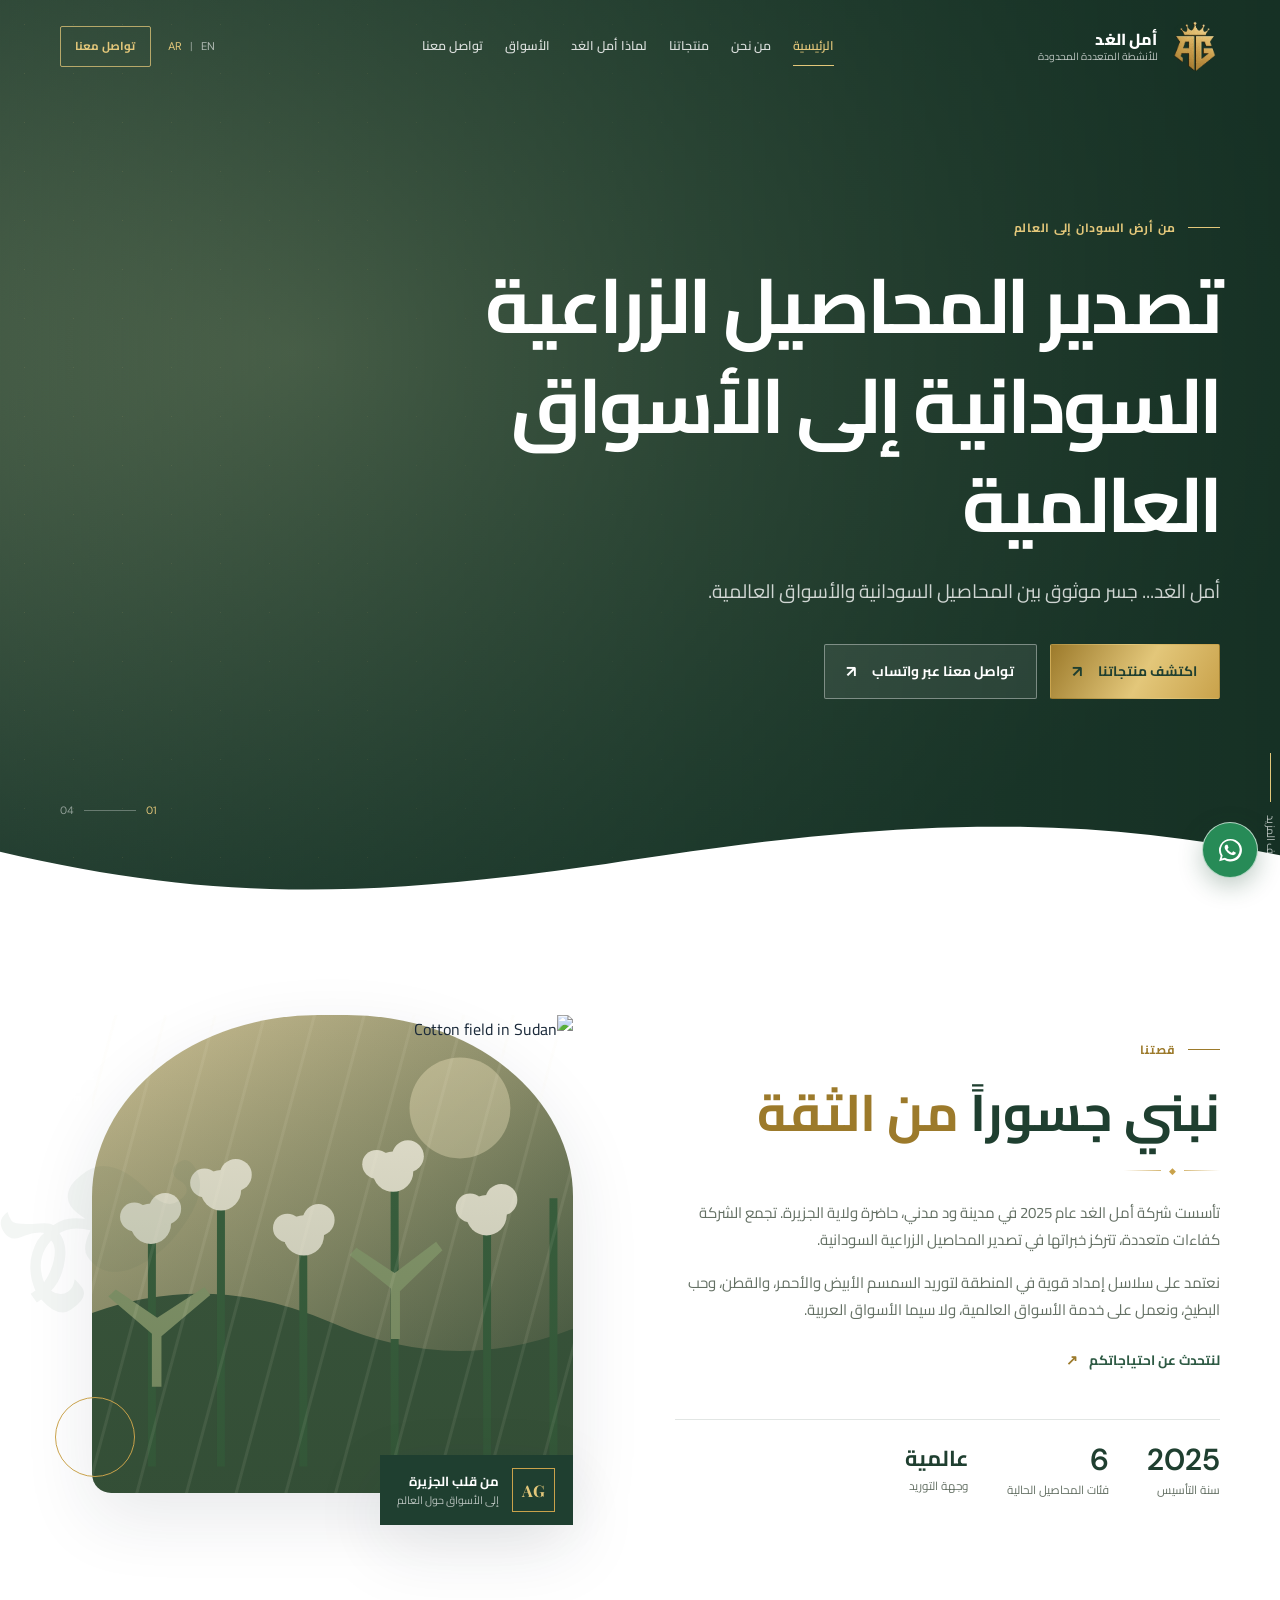
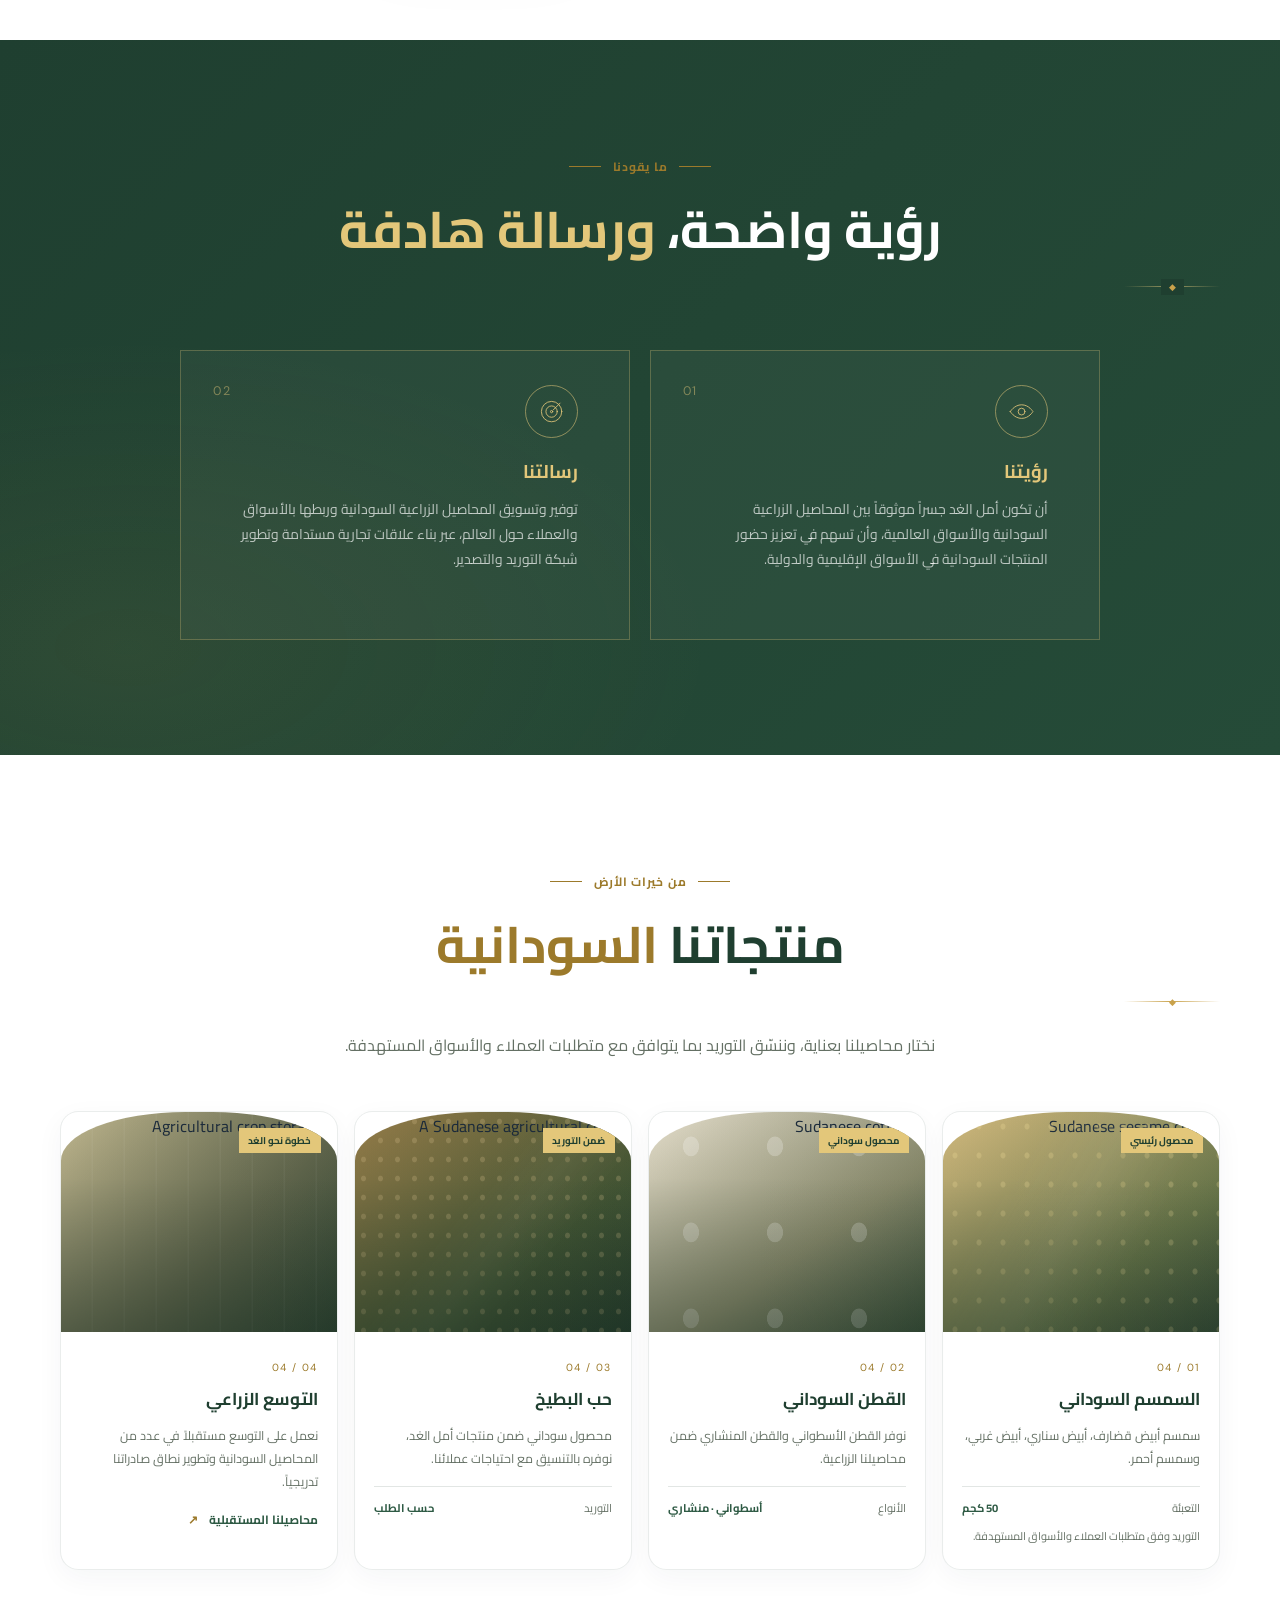
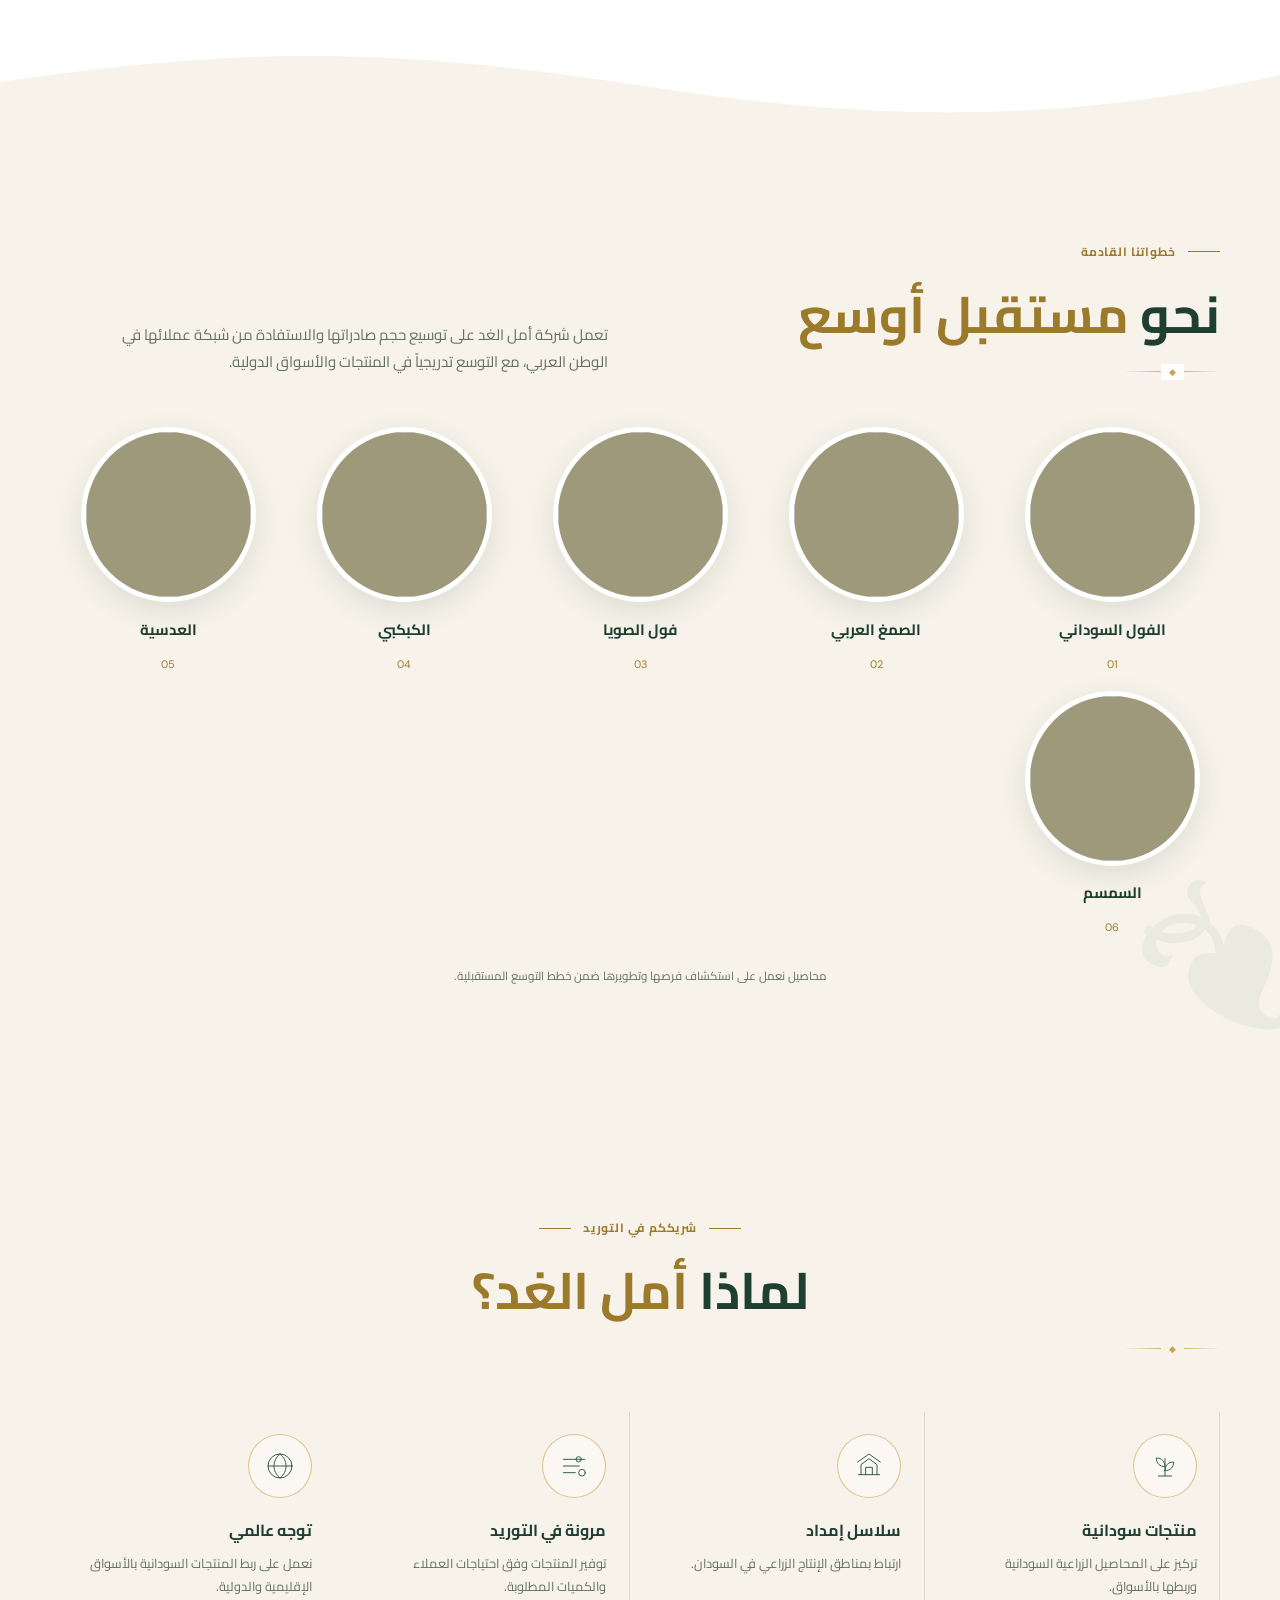
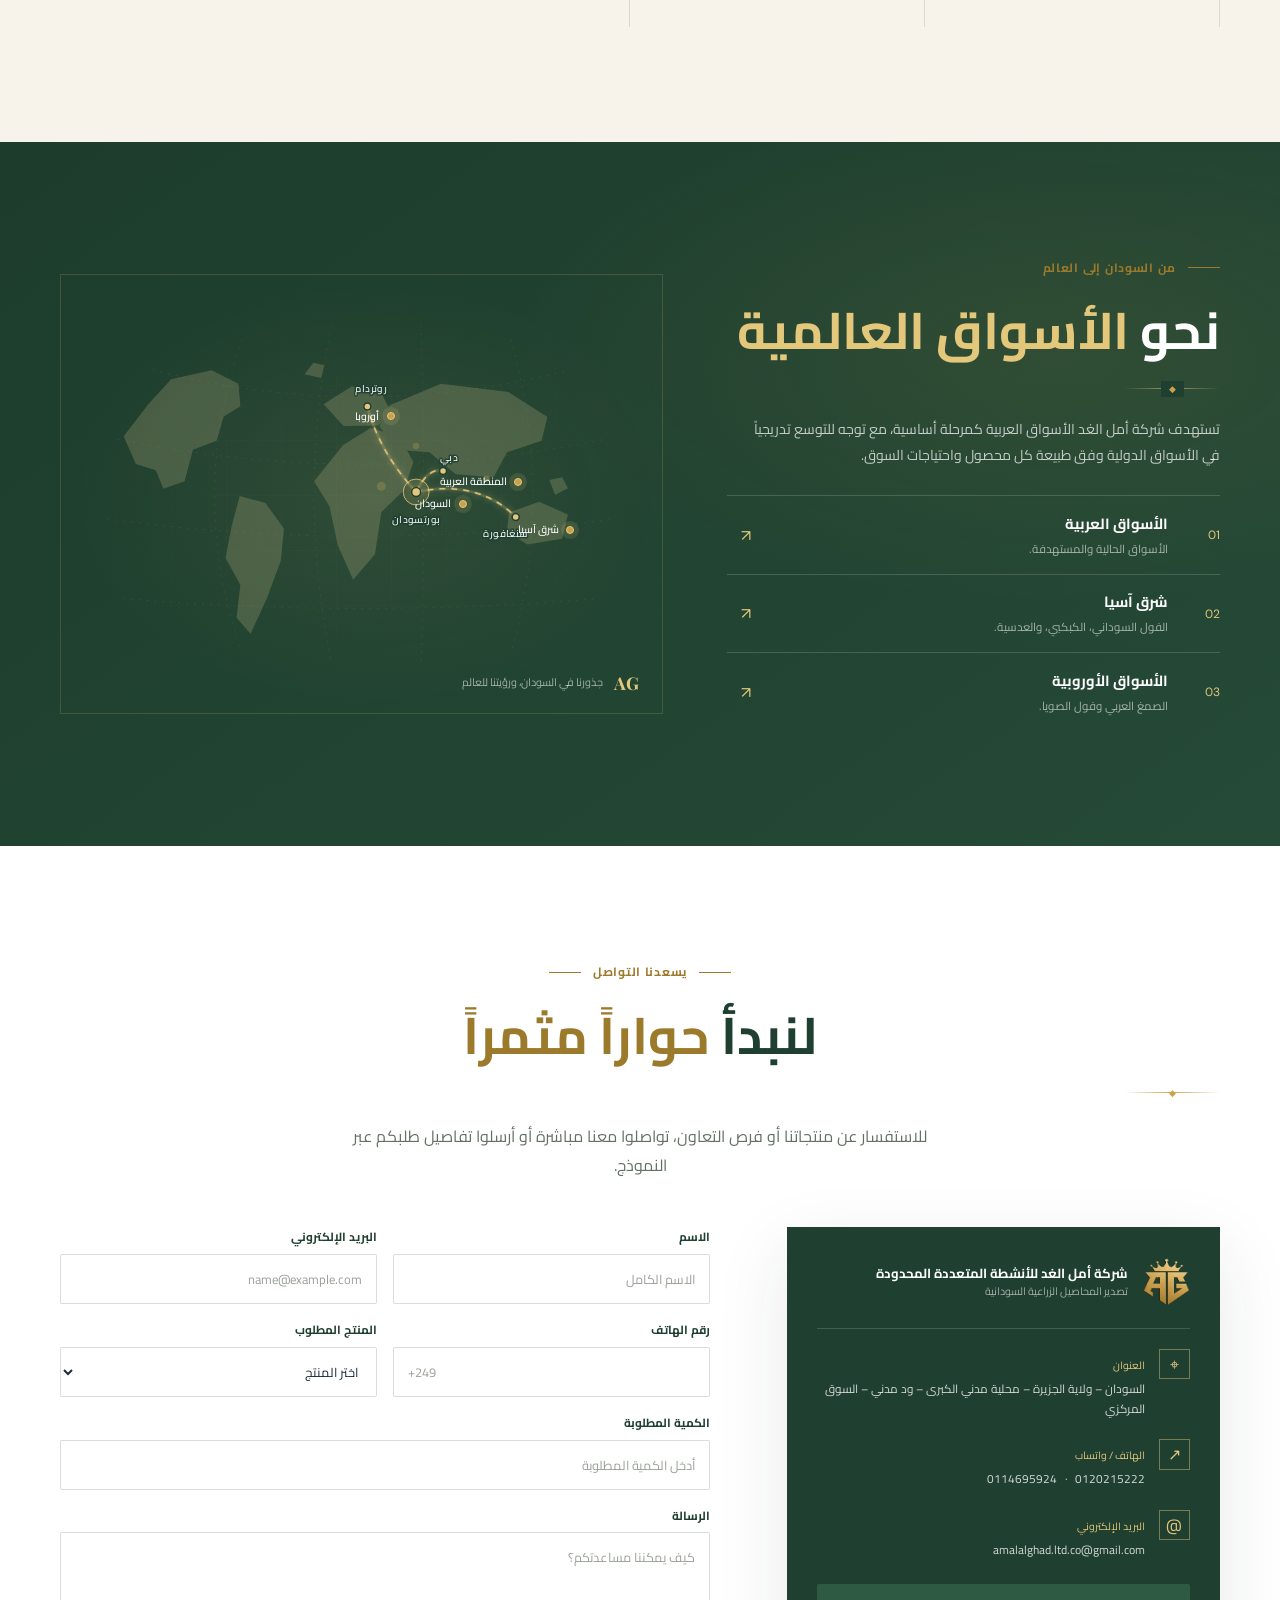
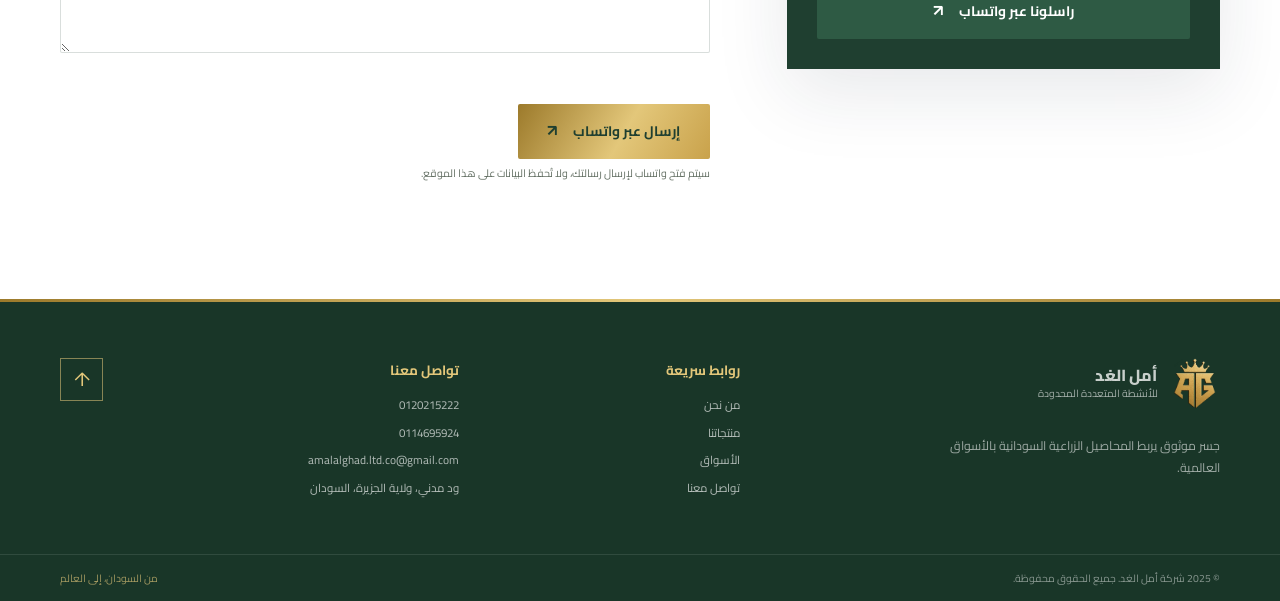
==== cop/index.html @ 40611176 "first commit" ====
<!doctype html>
<html lang="ar" dir="rtl">
<head>
  <meta charset="utf-8">
  <meta name="viewport" content="width=device-width, initial-scale=1">
  <meta name="theme-color" content="#1f3f30">
  <title>أمل الغد | تصدير المحاصيل الزراعية السودانية</title>
  <meta name="description" content="شركة أمل الغد للأنشطة المتعددة المحدودة — جسر موثوق بين المحاصيل الزراعية السودانية والأسواق العالمية.">
  <meta property="og:type" content="website">
  <meta property="og:title" content="أمل الغد | تصدير المحاصيل الزراعية السودانية">
  <meta property="og:description" content="نربط المحاصيل السودانية بالأسواق العالمية من خلال علاقات تجارية مستدامة وشبكة توريد موثوقة.">
  <meta property="og:image" content="assets/logo.png">
  <link rel="preconnect" href="https://fonts.googleapis.com">
  <link rel="preconnect" href="https://fonts.gstatic.com" crossorigin>
  <link href="https://fonts.googleapis.com/css2?family=Cairo:wght@400;500;600;700;800&family=DM+Sans:wght@400;500;600;700&family=Playfair+Display:wght@500;600;700&display=swap" rel="stylesheet">
  <link rel="stylesheet" href="css/style.css">
  <script src="js/main.js" defer></script>
</head>
<body>
  <div class="scroll-progress" aria-hidden="true"></div>
  <div class="preloader" aria-label="Loading">
    <img src="assets/logo.png" alt="" width="90" height="90">
    <span class="preloader-line"></span>
  </div>

  <header class="site-header" id="top">
    <div class="header-inner container">
      <a class="brand" href="#home" aria-label="Amal Alghad home">
        <img src="assets/logo.png" alt="Amal Alghad logo" width="54" height="54">
        <span class="brand-copy">
          <strong data-i18n="brand">أمل الغد</strong>
          <small data-i18n="brandSub">للأنشطة المتعددة المحدودة</small>
        </span>
      </a>
      <button class="menu-toggle" type="button" aria-label="Open navigation menu" aria-expanded="false" aria-controls="primary-nav">
        <span></span><span></span><span></span>
      </button>
      <nav class="primary-nav" id="primary-nav" aria-label="Main navigation">
        <a href="#home" data-i18n="navHome">الرئيسية</a>
        <a href="#about" data-i18n="navAbout">من نحن</a>
        <a href="#products" data-i18n="navProducts">منتجاتنا</a>
        <a href="#why-us" data-i18n="navWhy">لماذا أمل الغد</a>
        <a href="#markets" data-i18n="navMarkets">الأسواق</a>
        <a href="#contact" data-i18n="navContact">تواصل معنا</a>
      </nav>
      <div class="header-actions">
        <div class="language-switch" role="group" aria-label="Language">
          <button type="button" data-lang="ar" aria-pressed="true">AR</button>
          <span aria-hidden="true">|</span>
          <button type="button" data-lang="en" aria-pressed="false">EN</button>
        </div>
        <a class="button button-small button-outline header-cta" href="#contact" data-i18n="contactUs">تواصل معنا</a>
      </div>
    </div>
  </header>

  <main>
    <section class="hero" id="home" aria-labelledby="hero-title">
      <div class="hero-backdrop" aria-hidden="true"></div>
      <div class="hero-grain" aria-hidden="true"></div>
      <div class="hero-content container">
        <p class="eyebrow hero-eyebrow"><span class="eyebrow-line"></span><span data-i18n="heroEyebrow">من أرض السودان إلى العالم</span></p>
        <h1 id="hero-title" data-i18n="heroTitle">تصدير المحاصيل الزراعية السودانية إلى الأسواق العالمية</h1>
        <p class="hero-lead" data-i18n="heroLead">أمل الغد... جسر موثوق بين المحاصيل السودانية والأسواق العالمية.</p>
        <div class="hero-buttons">
          <a class="button button-gold" href="#products"><span data-i18n="discoverProducts">اكتشف منتجاتنا</span><span class="button-arrow" aria-hidden="true">↗</span></a>
          <a class="button button-glass" href="https://wa.me/249120215222" target="_blank" rel="noopener noreferrer"><span data-i18n="whatsappUs">تواصل معنا عبر واتساب</span><span class="button-arrow" aria-hidden="true">↗</span></a>
        </div>
      </div>
      <a class="scroll-cue" href="#about" aria-label="Scroll to learn more"><span data-i18n="scroll">اكتشف المزيد</span><i></i></a>
      <div class="hero-index" aria-hidden="true"><span>01</span><i></i><span>04</span></div>
      <svg class="section-wave hero-wave" viewBox="0 0 1440 100" preserveAspectRatio="none" aria-hidden="true"><path d="M0,44 C240,100 410,100 720,52 C1030,4 1220,4 1440,48 L1440,100 L0,100 Z"></path></svg>
    </section>

    <section class="section about-section" id="about">
      <div class="container about-grid">
        <div class="about-copy reveal">
          <p class="eyebrow"><span class="eyebrow-line"></span><span data-i18n="aboutEyebrow">قصتنا</span></p>
          <h2 class="section-title" data-i18n="aboutTitle">نبني جسوراً <em>من الثقة</em></h2>
          <div class="title-divider"><span>◆</span></div>
          <p data-i18n="aboutText">تأسست شركة أمل الغد عام 2025 في مدينة ود مدني، حاضرة ولاية الجزيرة. تجمع الشركة كفاءات متعددة، تتركز خبراتها في تصدير المحاصيل الزراعية السودانية.</p>
          <p data-i18n="aboutText2">نعتمد على سلاسل إمداد قوية في المنطقة لتوريد السمسم الأبيض والأحمر، والقطن، وحب البطيخ، ونعمل على خدمة الأسواق العالمية، ولا سيما الأسواق العربية.</p>
          <a class="text-link" href="#contact"><span data-i18n="learnMore">لنتحدث عن احتياجاتكم</span><span aria-hidden="true">↗</span></a>
          <div class="stats-row" aria-label="Company facts">
            <div class="stat"><strong><span class="counter" data-count="2025">0</span></strong><span data-i18n="statFounded">سنة التأسيس</span></div>
            <div class="stat"><strong><span class="counter" data-count="6">0</span></strong><span data-i18n="statCrops">فئات المحاصيل الحالية</span></div>
            <div class="stat"><strong class="stat-word" data-i18n="statMarketsValue">عالمية</strong><span data-i18n="statMarkets">وجهة التوريد</span></div>
          </div>
        </div>
        <div class="about-visual reveal reveal-delay">
          <div class="about-image image-fallback image-cotton" role="img" aria-label="Cotton field in Sudan"><img class="visual-img" src="https://hipswan.co.uk/cdn/shop/articles/largest-Cotton-Producing-state-in-India_df8d97ce-0201-4a2b-abcf-bc3dc4149a08_1200x.jpg?v=1740143369" alt="Cotton field in Sudan" loading="lazy" width="1000" height="900"></div>
          <div class="visual-caption">
            <span class="caption-mark">AG</span>
            <span><strong data-i18n="visualCaptionTitle">من قلب الجزيرة</strong><small data-i18n="visualCaption">إلى الأسواق حول العالم</small></span>
          </div>
          <span class="visual-stamp" aria-hidden="true">SUDAN<br>AGRICULTURE</span>
          <span class="visual-ring" aria-hidden="true"></span>
        </div>
      </div>
      <div class="decor-leaf decor-leaf-one" aria-hidden="true">❧</div>
    </section>

    <section class="vision-section section section-dark">
      <div class="container">
        <div class="section-heading centered reveal">
          <p class="eyebrow"><span class="eyebrow-line"></span><span data-i18n="visionEyebrow">ما يقودنا</span><span class="eyebrow-line"></span></p>
          <h2 class="section-title light-title" data-i18n="visionTitle">رؤية واضحة، <em>ورسالة هادفة</em></h2>
          <div class="title-divider"><span>◆</span></div>
        </div>
        <div class="vision-grid">
          <article class="vision-card reveal">
            <div class="card-icon" aria-hidden="true"><svg viewBox="0 0 48 48"><path d="M4 24s7-12 20-12 20 12 20 12-7 12-20 12S4 24 4 24Z"/><circle cx="24" cy="24" r="6"/></svg></div>
            <span class="card-number">01</span>
            <h3 data-i18n="visionCardTitle">رؤيتنا</h3>
            <p data-i18n="visionText">أن تكون أمل الغد جسراً موثوقاً بين المحاصيل الزراعية السودانية والأسواق العالمية، وأن تسهم في تعزيز حضور المنتجات السودانية في الأسواق الإقليمية والدولية.</p>
          </article>
          <article class="vision-card reveal reveal-delay">
            <div class="card-icon" aria-hidden="true"><svg viewBox="0 0 48 48"><circle cx="24" cy="24" r="18"/><circle cx="24" cy="24" r="10"/><circle cx="24" cy="24" r="2"/><path d="m27 21 12-12"/></svg></div>
            <span class="card-number">02</span>
            <h3 data-i18n="missionCardTitle">رسالتنا</h3>
            <p data-i18n="missionText">توفير وتسويق المحاصيل الزراعية السودانية وربطها بالأسواق والعملاء حول العالم، عبر بناء علاقات تجارية مستدامة وتطوير شبكة التوريد والتصدير.</p>
          </article>
        </div>
      </div>
    </section>

    <section class="section products-section" id="products">
      <div class="container">
        <div class="section-heading centered reveal">
          <p class="eyebrow"><span class="eyebrow-line"></span><span data-i18n="productsEyebrow">من خيرات الأرض</span><span class="eyebrow-line"></span></p>
          <h2 class="section-title" data-i18n="productsTitle">منتجاتنا <em>السودانية</em></h2>
          <div class="title-divider"><span>◆</span></div>
          <p class="section-intro" data-i18n="productsIntro">نختار محاصيلنا بعناية، وننسّق التوريد بما يتوافق مع متطلبات العملاء والأسواق المستهدفة.</p>
        </div>
        <div class="product-grid">
          <article class="product-card reveal">
            <div class="product-image image-fallback image-sesame"><img class="product-photo" src="https://sanufoods.com/_astro/sesame@550w.f409580d.avif" alt="Sudanese sesame crop" loading="lazy" width="900" height="640"><span class="product-tag" data-i18n="productTagOne">محصول رئيسي</span></div>
            <div class="product-body"><span class="product-kicker">01 / 04</span><h3 data-i18n="sesameTitle">السمسم السوداني</h3>
              <p data-i18n="sesameDesc">سمسم أبيض قضارف، أبيض سناري، أبيض غربي، وسمسم أحمر.</p>
              <div class="product-detail"><span data-i18n="packing">التعبئة</span><strong data-i18n="packingValue">50 كجم</strong></div>
              <p class="product-note" data-i18n="sesameNote">التوريد وفق متطلبات العملاء والأسواق المستهدفة.</p>
            </div>
          </article>
          <article class="product-card reveal reveal-delay">
            <div class="product-image image-fallback image-cotton-detail"><img class="product-photo" src="https://hipswan.co.uk/cdn/shop/articles/largest-Cotton-Producing-state-in-India_df8d97ce-0201-4a2b-abcf-bc3dc4149a08_1200x.jpg?v=1740143369" alt="Sudanese cotton" loading="lazy" width="900" height="640"><span class="product-tag" data-i18n="productTagTwo">محصول سوداني</span></div>
            <div class="product-body"><span class="product-kicker">02 / 04</span><h3 data-i18n="cottonTitle">القطن السوداني</h3>
              <p data-i18n="cottonDesc">نوفر القطن الأسطواني والقطن المنشاري ضمن محاصيلنا الزراعية.</p>
              <div class="product-detail"><span data-i18n="varieties">الأنواع</span><strong data-i18n="cottonTypes">أسطواني · منشاري</strong></div>
            </div>
          </article>
          <article class="product-card reveal">
            <div class="product-image image-fallback image-watermelon"><img class="product-photo" src="	https://ohnuts.com/cdn/shop/files/1746650725583_1_ye9f3z.jpg?v=1746650729&width=600" alt="A Sudanese agricultural crop" loading="lazy" width="900" height="640"><span class="product-tag" data-i18n="productTagThree">ضمن التوريد</span></div>
            <div class="product-body"><span class="product-kicker">03 / 04</span><h3 data-i18n="watermelonTitle">حب البطيخ</h3>
              <p data-i18n="watermelonDesc">محصول سوداني ضمن منتجات أمل الغد، نوفره بالتنسيق مع احتياجات عملائنا.</p>
              <div class="product-detail"><span data-i18n="supply">التوريد</span><strong data-i18n="supplyValue">حسب الطلب</strong></div>
            </div>
          </article>
          <article class="product-card product-card-expansion reveal reveal-delay">
            <div class="product-image image-fallback image-warehouse"><img class="product-photo" src="https://gate.ahram.org.eg/Media/News/2024/12/7/19_2024-638691334343489024-348.jpg" alt="Agricultural crop storage" loading="lazy" width="900" height="640"><span class="product-tag" data-i18n="productTagFour">خطوة نحو الغد</span></div>
            <div class="product-body"><span class="product-kicker">04 / 04</span><h3 data-i18n="expansionTitle">التوسع الزراعي</h3>
              <p data-i18n="expansionDesc">نعمل على التوسع مستقبلاً في عدد من المحاصيل السودانية وتطوير نطاق صادراتنا تدريجياً.</p>
              <a class="text-link" href="#future"><span data-i18n="futureProducts">محاصيلنا المستقبلية</span><span aria-hidden="true">↗</span></a>
            </div>
          </article>
        </div>
      </div>
      <svg class="section-wave products-wave" viewBox="0 0 1440 100" preserveAspectRatio="none" aria-hidden="true"><path d="M0,50 C270,10 440,10 720,54 C1000,98 1200,95 1440,42 L1440,100 L0,100 Z"></path></svg>
    </section>

    <section class="future-section section" id="future">
      <div class="container">
        <div class="future-heading reveal">
          <div><p class="eyebrow"><span class="eyebrow-line"></span><span data-i18n="futureEyebrow">خطواتنا القادمة</span></p>
            <h2 class="section-title" data-i18n="futureTitle">نحو <em>مستقبل أوسع</em></h2><div class="title-divider"><span>◆</span></div>
          </div>
          <p class="future-intro" data-i18n="futureIntro">تعمل شركة أمل الغد على توسيع حجم صادراتها والاستفادة من شبكة عملائها في الوطن العربي، مع التوسع تدريجياً في المنتجات والأسواق الدولية.</p>
        </div>
        <div class="future-list">
          <article class="future-item reveal"><div class="future-thumb image-fallback image-peanut"><img class="crop-photo" src="https://news.radioalgerie.dz/sites/default/data/2022-09/2021_5_15_0_17_52_308.jpg" alt="" loading="lazy" width="500" height="500"></div><h3 data-i18n="peanut">الفول السوداني</h3><span>01</span></article>
          <article class="future-item reveal reveal-delay"><div class="future-thumb image-fallback image-gum"><img class="crop-photo" src="https://encrypted-tbn0.gstatic.com/images?q=tbn:ANd9GcRJDrM_j7-rKRZ3nSdXJlFCN3FskVBnxQBYu7ORLeUaAu7e7n2_DJP8-5v2&s=10" alt="" loading="lazy" width="500" height="500"></div><h3 data-i18n="gum">الصمغ العربي</h3><span>02</span></article>
          <article class="future-item reveal"><div class="future-thumb image-fallback image-soy"><img class="crop-photo" src="https://encrypted-tbn0.gstatic.com/images?q=tbn:ANd9GcRM96NBA6WZwmCQOHguXGuhBk2WRXBOaYbUoXdF7be7ZA&s=10" alt="" loading="lazy" width="500" height="500"></div><h3 data-i18n="soy">فول الصويا</h3><span>03</span></article>
          <article class="future-item reveal reveal-delay"><div class="future-thumb image-fallback image-kabkabi"><img class="crop-photo" src="https://encrypted-tbn0.gstatic.com/images?q=tbn:ANd9GcQXjNGCit_hL4KdnuCkcWjpjdCbxdWObRIRr3F1qgoNQM1vl9aHtUPodCWw&s=10" alt="" loading="lazy" width="500" height="500"></div><h3 data-i18n="kabkabi">الكبكبي</h3><span>04</span></article>
          <article class="future-item reveal"><div class="future-thumb image-fallback image-lentils"><img class="crop-photo" src="https://encrypted-tbn0.gstatic.com/images?q=tbn:ANd9GcTsADxEZK4GOeLmbt-hAJRcrdraOU7zJpf34On6BbTAHIbdEGTBSIi-gRw&s=10" alt="" loading="lazy" width="500" height="500"></div><h3 data-i18n="lentils">العدسية</h3><span>05</span></article>
          <article class="future-item reveal"><div class="future-thumb image-fallback image-lentils"><img class="crop-photo" src="https://sanufoods.com/_astro/sesame@550w.f409580d.avif" alt="" loading="lazy" width="500" height="500"></div><h3 data-i18n="sesameTitle">السمسم</h3><span>06</span></article>
        </div>
        <p class="future-footnote" data-i18n="futureFootnote">محاصيل نعمل على استكشاف فرصها وتطويرها ضمن خطط التوسع المستقبلية.</p>
      </div>
      <div class="decor-leaf decor-leaf-two" aria-hidden="true">❧</div>
    </section>

    <section class="why-section section section-cream" id="why-us">
      <div class="container">
        <div class="section-heading centered reveal">
          <p class="eyebrow"><span class="eyebrow-line"></span><span data-i18n="whyEyebrow">شريككم في التوريد</span><span class="eyebrow-line"></span></p>
          <h2 class="section-title" data-i18n="whyTitle">لماذا <em>أمل الغد؟</em></h2><div class="title-divider"><span>◆</span></div>
        </div>
        <div class="features-grid">
          <article class="feature reveal"><div class="feature-icon"><svg viewBox="0 0 48 48"><path d="M24 39V13M24 25c-8 0-13-5-13-13 8 0 13 5 13 13Zm0 6c0-8 5-13 13-13 0 8-5 13-13 13Z"/><path d="M14 39h20"/></svg></div><h3 data-i18n="featureOneTitle">منتجات سودانية</h3><p data-i18n="featureOneText">تركيز على المحاصيل الزراعية السودانية وربطها بالأسواق.</p></article>
          <article class="feature reveal reveal-delay"><div class="feature-icon"><svg viewBox="0 0 48 48"><path d="M8 37h32M12 37V22l12-9 12 9v15M19 37V26h10v11"/><path d="m7 18 17-12 17 12"/></svg></div><h3 data-i18n="featureTwoTitle">سلاسل إمداد</h3><p data-i18n="featureTwoText">ارتباط بمناطق الإنتاج الزراعي في السودان.</p></article>
          <article class="feature reveal"><div class="feature-icon"><svg viewBox="0 0 48 48"><path d="M8 14h32M8 24h24M8 34h18"/><circle cx="36" cy="34" r="5"/><circle cx="31" cy="14" r="4"/></svg></div><h3 data-i18n="featureThreeTitle">مرونة في التوريد</h3><p data-i18n="featureThreeText">توفير المنتجات وفق احتياجات العملاء والكميات المطلوبة.</p></article>
          <article class="feature reveal reveal-delay"><div class="feature-icon"><svg viewBox="0 0 48 48"><circle cx="24" cy="24" r="18"/><path d="M6 24h36M24 6c6 5 9 11 9 18s-3 13-9 18c-6-5-9-11-9-18s3-13 9-18Z"/></svg></div><h3 data-i18n="featureFourTitle">توجه عالمي</h3><p data-i18n="featureFourText">نعمل على ربط المنتجات السودانية بالأسواق الإقليمية والدولية.</p></article>
        </div>
      </div>
    </section>

    <section class="markets-section section section-dark" id="markets">
      <div class="container markets-layout">
        <div class="markets-copy reveal">
          <p class="eyebrow"><span class="eyebrow-line"></span><span data-i18n="marketsEyebrow">من السودان إلى العالم</span></p>
          <h2 class="section-title light-title" data-i18n="marketsTitle">نحو <em>الأسواق العالمية</em></h2><div class="title-divider"><span>◆</span></div>
          <p class="markets-intro" data-i18n="marketsIntro">تستهدف شركة أمل الغد الأسواق العربية كمرحلة أساسية، مع توجه للتوسع تدريجياً في الأسواق الدولية وفق طبيعة كل محصول واحتياجات السوق.</p>
          <div class="market-list">
            <article class="market-item"><span class="market-no">01</span><div><h3 data-i18n="marketArabTitle">الأسواق العربية</h3><p data-i18n="marketArabText">الأسواق الحالية والمستهدفة.</p></div><span class="market-arrow" aria-hidden="true">↗</span></article>
            <article class="market-item"><span class="market-no">02</span><div><h3 data-i18n="marketAsiaTitle">شرق آسيا</h3><p data-i18n="marketAsiaText">الفول السوداني، الكبكبي، والعدسية.</p></div><span class="market-arrow" aria-hidden="true">↗</span></article>
            <article class="market-item"><span class="market-no">03</span><div><h3 data-i18n="marketEuropeTitle">الأسواق الأوروبية</h3><p data-i18n="marketEuropeText">الصمغ العربي وفول الصويا.</p></div><span class="market-arrow" aria-hidden="true">↗</span></article>
          </div>
        </div>
        <div class="map-visual reveal reveal-delay" role="img" aria-label="Decorative map showing Sudan connected to international markets">
          <div class="map-grid"></div><div class="world-map-art" aria-hidden="true"></div>
          <svg class="route-lines" viewBox="0 0 600 440" aria-hidden="true">
            <defs>
              <filter id="route-glow" x="-30%" y="-30%" width="160%" height="160%">
                <feGaussianBlur stdDeviation="3" result="blur"/>
                <feMerge><feMergeNode in="blur"/><feMergeNode in="SourceGraphic"/></feMerge>
              </filter>
            </defs>
            <g class="map-graticule">
              <path d="M90 95Q300 150 510 95M55 165Q300 215 545 165M45 245Q300 280 555 245M60 325Q300 345 540 325"/>
              <path d="M180 65Q125 220 180 380M270 50Q235 220 270 390M360 50Q365 220 360 390M450 65Q495 220 450 380"/>
            </g>
            <g class="route-base">
              <path d="M355 218 Q318 178 306 132"/>
              <path d="M355 218 Q367 193 382 197"/>
              <path d="M355 218 Q417 205 455 243"/>
            </g>
            <g class="route-dashes" filter="url(#route-glow)">
              <path d="M355 218 Q318 178 306 132"/>
              <path d="M355 218 Q367 193 382 197"/>
              <path d="M355 218 Q417 205 455 243"/>
            </g>
            <g class="route-markers">
              <circle class="marker-halo" cx="355" cy="218" r="13"/>
              <circle class="marker-dot" cx="355" cy="218" r="4.5"/>
              <circle class="marker-dot" cx="306" cy="132" r="3.5"/>
              <circle class="marker-dot" cx="382" cy="197" r="3.5"/>
              <circle class="marker-dot" cx="455" cy="243" r="3.5"/>
            </g>
            <g class="route-labels">
              <text class="route-place" x="355" y="249" text-anchor="middle" data-i18n="portSudan">بورتسودان</text>
              <text class="route-place" x="294" y="118" text-anchor="end" data-i18n="rotterdam">روتردام</text>
              <text class="route-place" x="397" y="187" text-anchor="start" data-i18n="dubai">دبي</text>
              <text class="route-place" x="467" y="263" text-anchor="start" data-i18n="singapore">سنغافورة</text>
            </g>
          </svg>
          <span class="map-point map-origin"><i></i><b data-i18n="sudan">السودان</b></span>
          <span class="map-point map-arab"><i></i><b data-i18n="arabRegion">المنطقة العربية</b></span>
          <span class="map-point map-asia"><i></i><b data-i18n="eastAsia">شرق آسيا</b></span>
          <span class="map-point map-europe"><i></i><b data-i18n="europe">أوروبا</b></span>
          <div class="map-caption"><span>AG</span><span data-i18n="mapCaption">جذورنا في السودان، ورؤيتنا للعالم</span></div>
        </div>
      </div>
    </section>

    <section class="contact-section section" id="contact">
      <div class="container">
        <div class="section-heading centered reveal">
          <p class="eyebrow"><span class="eyebrow-line"></span><span data-i18n="contactEyebrow">يسعدنا التواصل</span><span class="eyebrow-line"></span></p>
          <h2 class="section-title" data-i18n="contactTitle">لنبدأ <em>حواراً مثمراً</em></h2><div class="title-divider"><span>◆</span></div>
          <p class="section-intro" data-i18n="contactIntro">للاستفسار عن منتجاتنا أو فرص التعاون، تواصلوا معنا مباشرة أو أرسلوا تفاصيل طلبكم عبر النموذج.</p>
        </div>
        <div class="contact-grid">
          <div class="contact-info reveal">
            <div class="contact-company"><img src="assets/logo.png" alt="" width="48" height="48"><div><strong data-i18n="companyName">شركة أمل الغد للأنشطة المتعددة المحدودة</strong><span data-i18n="companyShort">تصدير المحاصيل الزراعية السودانية</span></div></div>
            <div class="contact-detail"><span class="detail-icon" aria-hidden="true">⌖</span><div><small data-i18n="addressLabel">العنوان</small><p data-i18n="address">السودان – ولاية الجزيرة – محلية مدني الكبرى – ود مدني – السوق المركزي</p></div></div>
            <div class="contact-detail"><span class="detail-icon" aria-hidden="true">↗</span><div><small data-i18n="phoneLabel">الهاتف / واتساب</small><p><a href="tel:+249120215222">0120215222</a><span class="contact-separator">·</span><a href="tel:+249114695924">0114695924</a></p></div></div>
            <div class="contact-detail"><span class="detail-icon" aria-hidden="true">@</span><div><small data-i18n="emailLabel">البريد الإلكتروني</small><p><a href="mailto:amalalghad.ltd.co@gmail.com">amalalghad.ltd.co@gmail.com</a></p></div></div>
            <a class="button button-green contact-whatsapp" href="https://wa.me/249120215222" target="_blank" rel="noopener noreferrer"><span data-i18n="chatWhatsapp">راسلونا عبر واتساب</span><span class="button-arrow" aria-hidden="true">↗</span></a>
          </div>
          <form class="contact-form reveal reveal-delay" id="contact-form">
            <div class="form-row">
              <label><span data-i18n="formName">الاسم</span><input name="name" type="text" autocomplete="name" required minlength="2" data-i18n-placeholder="namePlaceholder" placeholder="الاسم الكامل"></label>
              <label><span data-i18n="formEmail">البريد الإلكتروني</span><input name="email" type="email" autocomplete="email" required data-i18n-placeholder="emailPlaceholder" placeholder="name@example.com"></label>
            </div>
            <div class="form-row">
              <label><span data-i18n="formPhone">رقم الهاتف</span><input name="phone" type="tel" autocomplete="tel" required pattern="[+0-9() -]{7,20}" data-i18n-placeholder="phonePlaceholder" placeholder="+249"></label>
              <label><span data-i18n="formProduct">المنتج المطلوب</span><select name="product" required><option value="" data-i18n="chooseProduct">اختر المنتج</option><option value="sesame" data-i18n="sesameTitle">السمسم السوداني</option><option value="cotton" data-i18n="cottonTitle">القطن السوداني</option><option value="watermelon" data-i18n="watermelonTitle">حب البطيخ</option><option value="other" data-i18n="otherProduct">منتج آخر / استفسار</option></select></label>
            </div>
            <label><span data-i18n="formQuantity">الكمية المطلوبة</span><input name="quantity" type="text" data-i18n-placeholder="quantityPlaceholder" placeholder="أدخل الكمية المطلوبة"></label>
            <label><span data-i18n="formMessage">الرسالة</span><textarea name="message" rows="4" required minlength="5" data-i18n-placeholder="messagePlaceholder" placeholder="كيف يمكننا مساعدتكم؟"></textarea></label>
            <p class="form-status" id="form-status" role="status" aria-live="polite"></p>
            <button class="button button-gold form-submit" type="submit"><span data-i18n="sendMessage">إرسال عبر واتساب</span><span class="button-arrow" aria-hidden="true">↗</span></button>
            <p class="form-note" data-i18n="formNote">سيتم فتح واتساب لإرسال رسالتك، ولا تُحفظ البيانات على هذا الموقع.</p>
          </form>
        </div>
      </div>
    </section>
  </main>

  <footer class="site-footer">
    <div class="footer-topline"></div>
    <div class="container footer-main">
      <div class="footer-brand">
        <a class="brand" href="#home">
          <img src="assets/logo.png" alt="Amal Alghad logo" width="56" height="56">
          <span class="brand-copy"><strong data-i18n="brand">أمل الغد</strong><small data-i18n="brandSub">للأنشطة المتعددة المحدودة</small></span>
        </a>
        <p data-i18n="footerAbout">جسر موثوق يربط المحاصيل الزراعية السودانية بالأسواق العالمية.</p>
      </div>
      <div class="footer-links"><h2 data-i18n="quickLinks">روابط سريعة</h2><a href="#about" data-i18n="navAbout">من نحن</a><a href="#products" data-i18n="navProducts">منتجاتنا</a><a href="#markets" data-i18n="navMarkets">الأسواق</a><a href="#contact" data-i18n="navContact">تواصل معنا</a></div>
      <div class="footer-contact"><h2 data-i18n="contactUs">تواصل معنا</h2><a href="tel:+249120215222">0120215222</a><a href="tel:+249114695924">0114695924</a><a href="mailto:amalalghad.ltd.co@gmail.com">amalalghad.ltd.co@gmail.com</a><p data-i18n="footerAddress">ود مدني، ولاية الجزيرة، السودان</p></div>
      <a class="back-to-top" href="#top" aria-label="Back to top">↑</a>
    </div>
    <div class="footer-bottom"><div class="container"><p><span data-i18n="copyright">© 2025 شركة أمل الغد. جميع الحقوق محفوظة.</span></p><span class="footer-signature" data-i18n="footerSignature">من السودان، إلى العالم</span></div></div>
  </footer>
  <a class="floating-whatsapp" href="https://wa.me/249120215222" target="_blank" rel="noopener noreferrer" aria-label="Contact us on WhatsApp">
    <svg viewBox="0 0 32 32" aria-hidden="true"><path d="M16 3.2A12.6 12.6 0 0 0 5.2 22.3L3.5 28l5.9-1.6A12.6 12.6 0 1 0 16 3.2Zm0 22.7c-2 0-3.9-.5-5.6-1.5l-.4-.2-3.5.9.9-3.4-.2-.4A10.4 10.4 0 1 1 16 25.9Zm5.7-7.8c-.3-.2-1.8-.9-2.1-1-.3-.1-.5-.2-.7.2-.2.3-.8 1-1 1.2-.2.2-.4.2-.7.1-.3-.2-1.3-.5-2.5-1.6-.9-.8-1.6-1.8-1.8-2.1-.2-.3 0-.5.1-.7l.5-.6c.2-.2.2-.4.3-.6.1-.2 0-.4 0-.6-.1-.2-.7-1.7-.9-2.3-.2-.6-.5-.5-.7-.5h-.6c-.2 0-.6.1-.9.4-.3.3-1.1 1.1-1.1 2.6s1.1 3 1.2 3.2c.2.2 2.2 3.4 5.3 4.7.7.3 1.3.5 1.7.6.7.2 1.4.2 1.9.1.6-.1 1.8-.7 2-1.4.3-.7.3-1.3.2-1.4-.1-.2-.3-.3-.6-.4Z"/></svg>
  </a>
</body>
</html>
---- cop/css/style.css ----
/* Amal Alghad — visual system and responsive layout */
:root {
  color-scheme: light;
  --green-dark: #2e5a44;
  --green-deep: #1f3f30;
  --green-soft: #47745a;
  --gold: #c9a24b;
  --gold-light: #e3c77a;
  --gold-dark: #9c7a2b;
  --cream: #f7f3ea;
  --cream-deep: #eee8da;
  --navy: #1b2a3a;
  --white: #fff;
  --ink-soft: #647064;
  --line: rgba(31, 63, 48, .13);
  --font-ar: "Cairo", sans-serif;
  --font-en: "DM Sans", sans-serif;
  --font-display: "Playfair Display", Georgia, serif;
  --space-section: clamp(5rem, 9vw, 8.5rem);
  --radius: 1.15rem;
  --shadow: 0 24px 70px rgba(27, 42, 58, .10);
  --ease: cubic-bezier(.22, .61, .36, 1);
}

*, *::before, *::after { box-sizing: border-box; }
html { scroll-behavior: smooth; scroll-padding-top: 5.5rem; }
body {
  margin: 0;
  background: var(--white);
  color: var(--navy);
  font-family: var(--font-ar) !important;
  font-size: 1rem;
  line-height: 1.8;
  overflow-x: hidden;
}
html[lang="en"] body { font-family: var(--font-en); }
body, button, input, select, textarea { font-family: inherit; }
button, a { -webkit-tap-highlight-color: transparent; }
a { color: inherit; text-decoration: none; }
button { color: inherit; }
img, svg { display: block; max-width: 100%; }
::selection { color: var(--green-deep); background: var(--gold-light); }
.container { width: min(1160px, calc(100% - 3rem)); margin-inline: auto; }
.section { position: relative; padding-block: var(--space-section); overflow: hidden; }
.section-cream { background: var(--cream); }
.section-dark { color: var(--white); background: var(--green-deep); }
.scroll-progress { position: fixed; inset: 0 auto auto 0; z-index: 1200; width: 0; height: 3px; background: linear-gradient(90deg, var(--gold-dark), var(--gold-light)); transform-origin: left center; }
html[dir="rtl"] .scroll-progress { inset-inline-start: auto; inset-inline-end: 0; transform-origin: right center; }

/* Loader and header */
.preloader { position: fixed; inset: 0; z-index: 2000; display: grid; place-content: center; justify-items: center; gap: 1.1rem; background: var(--green-deep); transition: opacity .55s var(--ease), visibility .55s; }
.preloader img { width: 5.6rem; animation: loaderReveal 1.1s var(--ease) both, logoShine 2s ease-in-out infinite 1s; }
.preloader-line { width: 5rem; height: 1px; overflow: hidden; background: rgba(227,199,122,.24); }
.preloader-line::after { content: ""; display: block; width: 50%; height: 100%; background: var(--gold-light); animation: loaderLine 1.1s ease-in-out infinite; }
.preloader.is-hidden { opacity: 0; visibility: hidden; }
.site-header { position: fixed; z-index: 1000; inset: 0 0 auto; color: var(--white); transition: background .35s ease, box-shadow .35s ease, padding .35s ease; }
.site-header.is-scrolled { background: rgba(31, 63, 48, .93); box-shadow: 0 8px 26px rgba(0,0,0,.12); -webkit-backdrop-filter: blur(14px); backdrop-filter: blur(14px); }
.header-inner { min-height: 5.8rem; display: flex; align-items: center; justify-content: space-between; gap: 1.25rem; }
.brand { display: inline-flex; align-items: center; gap: .7rem; flex-shrink: 0; }
.brand img { width: 3.2rem; height: 3.2rem; object-fit: contain; }
.brand-copy { display: grid; line-height: 1.35; }
.brand-copy strong { font-size: 1rem; font-weight: 800; letter-spacing: .01em; }
.brand-copy small { color: rgba(255,255,255,.72); font-size: .64rem; }
.primary-nav { display: flex; align-items: center; gap: clamp(.85rem, 1.7vw, 1.65rem); }
.primary-nav a { position: relative; color: rgba(255,255,255,.83); font-size: .78rem; font-weight: 600; transition: color .25s ease; white-space: nowrap; }
.primary-nav a::after { position: absolute; content: ""; inset: auto 0 -.5rem; height: 1px; background: var(--gold-light); transform: scaleX(0); transform-origin: right; transition: transform .3s var(--ease); }
html[dir="ltr"] .primary-nav a::after { transform-origin: left; }
.primary-nav a:hover, .primary-nav a.is-active { color: var(--gold-light); }
.primary-nav a.is-active::after, .primary-nav a:hover::after { transform: scaleX(1); }
.header-actions { display: flex; align-items: center; gap: .85rem; flex-shrink: 0; }
.language-switch { display: flex; align-items: center; gap: .3rem; direction: ltr; color: rgba(255,255,255,.45); font-family: var(--font-en); font-size: .7rem; }
.language-switch button { padding: .2rem; border: 0; color: rgba(255,255,255,.62); background: transparent; cursor: pointer; font: inherit; transition: color .2s ease; }
.language-switch button[aria-pressed="true"], .language-switch button:hover { color: var(--gold-light); }
.button { position: relative; display: inline-flex; align-items: center; justify-content: center; gap: 1rem; min-height: 3.45rem; padding: .78rem 1.35rem; overflow: hidden; border: 1px solid transparent; border-radius: 2px; font-size: .86rem; font-weight: 700; line-height: 1.4; transition: transform .3s var(--ease), box-shadow .3s ease, background .3s ease, border-color .3s ease; }
.button::before { position: absolute; content: ""; inset: 0; background: linear-gradient(110deg, transparent 20%, rgba(255,255,255,.27) 46%, transparent 68%); transform: translateX(-120%); transition: transform .75s var(--ease); }
html[dir="rtl"] .button::before { transform: translateX(120%); }
.button:hover::before { transform: translateX(120%); }
html[dir="rtl"] .button:hover::before { transform: translateX(-120%); }
.button:hover { transform: translateY(-2px); box-shadow: 0 12px 30px rgba(0,0,0,.13); }
.button-small { min-height: 2.55rem; padding: .5rem .9rem; font-size: .72rem; }
.button-outline { border-color: rgba(227,199,122,.75); color: var(--gold-light); }
.button-outline:hover { color: var(--green-deep); background: var(--gold-light); }
.button-gold { color: var(--green-deep); background: linear-gradient(120deg, var(--gold-dark), var(--gold-light) 55%, var(--gold)); }
.button-green { color: var(--white); background: var(--green-dark); }
.button-green:hover { background: var(--green-deep); }
.button-glass { border-color: rgba(255,255,255,.38); color: var(--white); background: rgba(255,255,255,.08); -webkit-backdrop-filter: blur(7px); backdrop-filter: blur(7px); }
.button-arrow { font-family: var(--font-en); font-size: 1rem; transition: transform .25s ease; }
.button:hover .button-arrow { transform: translate(2px, -2px); }
html[dir="rtl"] .button:hover .button-arrow { transform: translate(-2px, -2px); }
.menu-toggle { display: none; }

/* Hero */
.hero { position: relative; display: flex; align-items: center; min-height: min(850px, 100svh); min-height: max(690px, 100svh); overflow: hidden; color: var(--white); background: var(--green-deep); }
.hero-backdrop { position: absolute; inset: -4%; background-image: linear-gradient(90deg, rgba(20,46,34,.86) 0%, rgba(24,52,39,.63) 48%, rgba(23,48,37,.28) 100%), url("https://scspa.com/wp-content/uploads/img-3727-edited-epurcell-scaled.jpg"), radial-gradient(ellipse at 75% 40%, #6d8061, #213e31 72%); background-size: cover; background-position: center; animation: heroKenBurns 25s ease-in-out infinite alternate; will-change: transform; }
html[dir="rtl"] .hero-backdrop { background-image: linear-gradient(270deg, rgba(20,46,34,.86) 0%, rgba(24,52,39,.63) 48%, rgba(23,48,37,.28) 100%), url("https://scspa.com/wp-content/uploads/img-3727-edited-epurcell-scaled.jpg"), radial-gradient(ellipse at 25% 40%, #6d8061, #213e31 72%); }
.hero-grain { position: absolute; inset: 0; pointer-events: none; opacity: .25; background-image: radial-gradient(rgba(227,199,122,.5) .7px, transparent .7px); background-size: 49px 49px; mask-image: linear-gradient(90deg, black, transparent 80%); }
.hero-content { position: relative; z-index: 2; padding-block: 9rem 8rem; }
.hero-content > * { max-width: 760px; }
.eyebrow { display: flex; align-items: center; gap: .75rem; margin: 0 0 1.1rem; color: var(--gold-dark); font-size: .75rem; font-weight: 700; letter-spacing: .06em; }
.hero-eyebrow { color: var(--gold-light); }
.eyebrow-line { display: inline-block; width: 2rem; height: 1px; background: currentColor; }
.hero h1 { margin: 0; font-size: clamp(2.6rem, 6vw, 5.3rem); font-weight: 700; line-height: 1.3; letter-spacing: -.04em; max-width: 790px; animation: textRise .9s .15s var(--ease) both; }
html[lang="en"] .hero h1, html[lang="en"] .section-title { font-family: var(--font-display), var(--font-en); font-weight: 600; letter-spacing: -.025em; }
.hero-lead { max-width: 590px; margin: 1.2rem 0 2.2rem; color: rgba(255,255,255,.79); font-size: clamp(1rem, 1.7vw, 1.2rem); animation: textRise .9s .3s var(--ease) both; }
.hero-buttons { display: flex; flex-wrap: wrap; gap: .8rem; animation: textRise .9s .45s var(--ease) both; }
.scroll-cue { position: absolute; z-index: 2; bottom: 4.5rem; inset-inline-start: max(1.5rem, calc((100% - 1160px)/2)); display: flex; align-items: center; gap: .8rem; color: rgba(255,255,255,.7); font-size: .68rem; writing-mode: vertical-rl; }
html[dir="ltr"] .scroll-cue { writing-mode: vertical-rl; }
.scroll-cue i { display: block; width: 1px; height: 3.1rem; background: rgba(255,255,255,.35); position: relative; overflow: hidden; }
.scroll-cue i::after { content: ""; position: absolute; inset: 0; background: var(--gold-light); animation: scrollDown 1.7s ease-in-out infinite; }
.hero-index { position: absolute; z-index: 2; bottom: 5rem; inset-inline-end: max(1.5rem, calc((100% - 1160px)/2)); display: flex; align-items: center; gap: .65rem; color: rgba(255,255,255,.5); font-family: var(--font-en); font-size: .67rem; }
.hero-index span:first-child { color: var(--gold-light); }
.hero-index i { width: 3.2rem; height: 1px; background: rgba(255,255,255,.3); }
.section-wave { position: absolute; z-index: 2; inset: auto 0 -1px; width: 100%; height: 5.5rem; }
.section-wave path { fill: var(--white); }

/* About and shared section typography */
.section-title { margin: 0; color: var(--green-deep); font-size: clamp(2.1rem, 4vw, 3.5rem); font-weight: 700; line-height: 1.35; }
.section-title em { color: var(--gold-dark); font-style: normal; }
.title-divider { position: relative; width: 6rem; height: 1rem; margin-block: .9rem 1.35rem; color: var(--gold); text-align: center; line-height: .8rem; }
.title-divider::before { position: absolute; content: ""; top: 50%; left: 0; right: 0; height: 1px; background: linear-gradient(90deg, transparent, var(--gold), transparent); }
.title-divider span { position: relative; padding-inline: .5rem; background: var(--white); font-size: .55rem; }
.centered .title-divider span { background: transparent; }
.section-intro { max-width: 600px; margin: 0 auto; color: var(--ink-soft); }
.about-grid { display: grid; grid-template-columns: 1.03fr .97fr; align-items: center; gap: clamp(3rem, 8vw, 7rem); }
.about-copy > p:not(.eyebrow) { max-width: 560px; margin: 0 0 1rem; color: var(--ink-soft); font-size: .94rem; }
.text-link { display: inline-flex; align-items: center; gap: .7rem; margin-top: .55rem; color: var(--green-dark); font-size: .85rem; font-weight: 700; }
.text-link span:last-child { color: var(--gold-dark); transition: transform .25s ease; }
.text-link:hover span:last-child { transform: translate(3px, -3px); }
html[dir="rtl"] .text-link:hover span:last-child { transform: translate(-3px, -3px); }
.stats-row { display: flex; gap: clamp(1.2rem, 3vw, 2.8rem); margin-top: 2.8rem; padding-top: 1.4rem; border-top: 1px solid var(--line); }
.stat { display: grid; align-content: start; gap: .1rem; }
.stat strong { color: var(--green-deep); font: 600 1.9rem/1.2 var(--font-en); }
.stat > span { color: var(--ink-soft); font-size: .73rem; }
.stat .stat-plus { margin-inline-start: .12rem; color: var(--gold-dark); }
.stat .stat-word { font: 700 1.35rem/1.5 var(--font-ar); }
html[lang="en"] .stat .stat-word { font: 700 1.15rem/1.7 var(--font-en); }
.about-visual { position: relative; min-height: 510px; }
.about-image { position: absolute; inset: 0 0 2rem 2rem; border-radius: 47% 47% 1.2rem 1.2rem / 38% 38% 1.2rem 1.2rem; box-shadow: var(--shadow); }
.image-fallback { background-color: #9d997a; background-repeat: no-repeat; background-size: cover; background-position: center; }
.image-cotton { background-image: linear-gradient(180deg, rgba(42,65,41,.05), rgba(32,59,39,.3)), url("../assets/images/cotton-field.svg"), linear-gradient(150deg, #d6c7a1 0%, #687452 56%, #344c37 100%); }
.image-cotton::after { background: repeating-linear-gradient(105deg, transparent 0 21px, rgba(248,242,219,.28) 22px 24px, transparent 25px 48px); }
.image-fallback::after { position: absolute; inset: 0; content: ""; pointer-events: none; opacity: .28; }
.visual-img, .product-photo, .crop-photo { position: absolute; inset: 0; width: 100%; height: 100%; object-fit: cover; }
.visual-img, .product-photo { z-index: 0; }
.crop-photo { z-index: 0; }
.visual-caption { position: absolute; z-index: 2; display: flex; align-items: center; gap: .8rem; bottom: 0; inset-inline-start: 0; padding: .85rem 1.1rem; color: var(--white); background: var(--green-deep); box-shadow: var(--shadow); }
.caption-mark { display: grid; place-items: center; width: 2.7rem; height: 2.7rem; border: 1px solid var(--gold); color: var(--gold-light); font: 700 1rem var(--font-display); }
.visual-caption span:last-child { display: grid; line-height: 1.5; }
.visual-caption strong { font-size: .82rem; }
.visual-caption small { color: rgba(255,255,255,.68); font-size: .67rem; }
.visual-stamp { position: absolute; z-index: 2; top: 2.2rem; inset-inline-end: -1rem; color: rgba(255,255,255,.83); font: 600 .55rem/1.5 var(--font-en); letter-spacing: .2em; text-align: center; transform: rotate(90deg); }
.visual-ring { position: absolute; width: 5rem; height: 5rem; border: 1px solid var(--gold); border-radius: 50%; inset-inline-end: -.3rem; bottom: 3rem; }
.decor-leaf { position: absolute; color: var(--green-dark); opacity: .055; font-family: var(--font-display); pointer-events: none; }
.decor-leaf-one { top: 2rem; inset-inline-end: -2rem; font-size: 19rem; transform: rotate(-35deg); }

/* Vision / mission */
.section-heading { margin-bottom: 3.5rem; }
.section-heading.centered { text-align: center; }
.section-heading.centered .eyebrow { justify-content: center; }
.light-title { color: var(--white); }
.light-title em { color: var(--gold-light); }
.section-dark .title-divider span { background: var(--green-deep); }
.section-dark .title-divider::before { background: linear-gradient(90deg, transparent, rgba(227,199,122,.65), transparent); }
.vision-section { background-image: radial-gradient(ellipse at 10% 85%, rgba(201,162,75,.08), transparent 36%), linear-gradient(135deg, var(--green-deep), #254b38); }
.vision-grid { display: grid; grid-template-columns: repeat(2, 1fr); gap: 1.2rem; max-width: 920px; margin-inline: auto; }
.vision-card { position: relative; min-height: 290px; padding: 2.1rem clamp(1.5rem, 4vw, 3.2rem); border: 1px solid rgba(227,199,122,.27); background: rgba(255,255,255,.035); transition: transform .35s var(--ease), background .35s ease, border-color .35s ease; }
.vision-card:hover { transform: translateY(-5px); border-color: rgba(227,199,122,.65); background: rgba(255,255,255,.06); }
.card-icon { width: 3.3rem; height: 3.3rem; display: grid; place-items: center; margin-bottom: 1.1rem; border: 1px solid rgba(227,199,122,.55); border-radius: 50%; color: var(--gold-light); }
.card-icon svg { width: 1.7rem; fill: none; stroke: currentColor; stroke-width: 1.5; stroke-linecap: round; stroke-linejoin: round; }
.card-number { position: absolute; top: 2rem; inset-inline-end: 2rem; color: rgba(227,199,122,.48); font: .78rem var(--font-en); letter-spacing: .15em; }
.vision-card h3 { margin: 0 0 .55rem; color: var(--gold-light); font-size: 1.15rem; }
.vision-card p { margin: 0; color: rgba(255,255,255,.69); font-size: .87rem; }

/* Product cards */
.products-section { padding-bottom: calc(var(--space-section) + 2.5rem); }
.products-section .section-heading { margin-bottom: 3.2rem; }
.product-grid { display: grid; grid-template-columns: repeat(4, 1fr); gap: 1rem; }
.product-card { overflow: hidden; border: 1px solid rgba(31,63,48,.09); border-radius: var(--radius); background: var(--white); box-shadow: 0 8px 28px rgba(27,42,58,.045); transition: transform .4s var(--ease), border-color .3s ease, box-shadow .35s ease; }
.product-card:hover { transform: translateY(-8px); border-color: rgba(201,162,75,.7); box-shadow: 0 20px 45px rgba(27,42,58,.12), 0 0 0 1px rgba(201,162,75,.12); }
.product-image { position: relative; height: 220px; overflow: hidden; border-radius: 45% 45% 0 0 / 22% 22% 0 0; background-position: center; }
.product-image::before { position: absolute; content: ""; inset: 0; background: linear-gradient(180deg, transparent 30%, rgba(22,42,31,.32)); z-index: 1; }
.product-image::after { transition: transform .6s var(--ease); }
.product-card:hover .product-image::after { transform: scale(1.08); }
.image-sesame { background-image: linear-gradient(150deg, rgba(194,168,108,.08), rgba(56,73,43,.12)), linear-gradient(145deg, #d4bb7f, #657449 68%, #354b37); }
.image-sesame::after { background: radial-gradient(ellipse, rgba(243,223,157,.9) 0 2px, transparent 3px) 0 0 / 24px 29px, linear-gradient(120deg, transparent 25%, rgba(255,255,255,.2), transparent 70%); }
.image-cotton-detail { background-image: linear-gradient(140deg, rgba(37,60,40,.05), rgba(37,60,40,.3)), linear-gradient(145deg, #efe7d5, #9e9a7a 60%, #435740); }
.image-cotton-detail::after { background: radial-gradient(ellipse at 50% 40%, rgba(255,255,255,.8) 0 13%, transparent 14%) 0 0 / 84px 86px; }
.image-watermelon { background-image: linear-gradient(140deg, rgba(43,65,39,.15), rgba(30,52,34,.25)), linear-gradient(145deg, #a9874f, #485a37 65%, #263d2e); }
.image-watermelon::after { background: radial-gradient(ellipse, rgba(222,198,147,.85) 0 2px, transparent 3px) 0 0 / 17px 19px, linear-gradient(130deg, transparent 40%, rgba(255,255,255,.12), transparent 70%); }
.image-warehouse { background-image: linear-gradient(140deg, rgba(36,59,41,.12), rgba(27,48,35,.45)), linear-gradient(135deg, #d7c99e, #7a795b 60%, #3b503b); }
.image-warehouse::after { background: repeating-linear-gradient(90deg, transparent 0 30px, rgba(255,255,255,.14) 31px 32px); }
.product-tag { position: absolute; z-index: 2; top: 1rem; inset-inline-start: 1rem; padding: .25rem .6rem; color: var(--green-deep); background: var(--gold-light); font-size: .61rem; font-weight: 700; }
.product-body { padding: 1.2rem 1.2rem 1.4rem; }
.product-kicker { color: var(--gold-dark); font: .65rem var(--font-en); letter-spacing: .14em; }
.product-body h3 { margin: .28rem 0 .55rem; color: var(--green-deep); font-size: 1.07rem; }
.product-body p { margin: 0; color: var(--ink-soft); font-size: .78rem; line-height: 1.85; }
.product-detail { display: flex; align-items: center; justify-content: space-between; gap: .5rem; margin-top: 1rem; padding-top: .65rem; border-top: 1px solid var(--line); font-size: .7rem; }
.product-detail span { color: var(--ink-soft); }
.product-detail strong { color: var(--green-dark); }
.product-body .product-note { margin-top: .55rem; font-size: .69rem; }
.product-body .text-link { margin-top: 1rem; font-size: .75rem; }
.products-wave path { fill: var(--cream); }

/* Future crop showcase */
.future-section { background: var(--cream); }
.future-heading { display: grid; grid-template-columns: 1fr 1fr; align-items: end; gap: 4rem; margin-bottom: 3rem; }
.future-heading .title-divider { margin-bottom: 0; }
.future-intro { max-width: 520px; margin: 0 0 .25rem; color: var(--ink-soft); font-size: .94rem; }
.future-list { display: grid; grid-template-columns: repeat(5, 1fr); gap: 1.25rem; }
.future-item { position: relative; display: grid; justify-items: center; gap: .85rem; text-align: center; }
.future-thumb { position: relative; width: clamp(115px, 14vw, 175px); aspect-ratio: 1; overflow: hidden; border: 5px solid var(--white); border-radius: 50%; box-shadow: 0 9px 28px rgba(31,63,48,.12); transition: transform .35s var(--ease), box-shadow .35s ease; }
.future-item:hover .future-thumb { transform: translateY(-6px) scale(1.025); box-shadow: 0 16px 38px rgba(31,63,48,.19); }
.image-peanut { background-image: radial-gradient(ellipse, #c19a55 0 17%, transparent 18%) 0 0 / 30px 35px, linear-gradient(135deg, #d5bd85, #7a8053 64%, #42513a); }
.image-gum { background-image: radial-gradient(circle, rgba(245,232,193,.8) 0 7%, transparent 9%) 0 0 / 37px 39px, linear-gradient(135deg, #c6b178, #817d5c 62%, #46533e); }
.image-soy { background-image: radial-gradient(ellipse, #d4c17e 0 18%, transparent 20%) 0 0 / 26px 31px, linear-gradient(135deg, #b6a36e, #63714b 62%, #354b36); }
.image-kabkabi { background-image: radial-gradient(ellipse, #b58b51 0 18%, transparent 20%) 0 0 / 32px 28px, linear-gradient(135deg, #d0b779, #66724c 62%, #40523c); }
.image-lentils { background-image: radial-gradient(circle, #bd7554 0 17%, transparent 19%) 0 0 / 25px 27px, linear-gradient(135deg, #d4ad7e, #807352 62%, #40513b); }
.future-item h3 { margin: 0; color: var(--green-deep); font-size: .94rem; }
.future-item > span { color: var(--gold-dark); font: .68rem var(--font-en); }
.future-footnote { margin: 2rem 0 0; color: var(--ink-soft); text-align: center; font-size: .73rem; }
.decor-leaf-two { bottom: -5rem; inset-inline-start: -4rem; font-size: 16rem; transform: rotate(35deg); }

/* Why us */
.section-cream .title-divider span { background: var(--cream); }
.features-grid { display: grid; grid-template-columns: repeat(4, 1fr); gap: 1.3rem; }
.feature { padding: 1.4rem 1.4rem 1.8rem; border-inline-start: 1px solid rgba(31,63,48,.14); }
.feature:last-child { border-inline-start: 0; }
.feature-icon { display: grid; place-items: center; width: 4rem; height: 4rem; margin-bottom: 1.1rem; border: 1px solid rgba(201,162,75,.62); border-radius: 50%; color: var(--green-dark); background: rgba(255,255,255,.45); }
.feature-icon svg { width: 2rem; fill: none; stroke: currentColor; stroke-width: 1.45; stroke-linecap: round; stroke-linejoin: round; }
.feature h3 { margin: 0 0 .45rem; color: var(--green-deep); font-size: 1rem; }
.feature p { margin: 0; color: var(--ink-soft); font-size: .8rem; }

/* Global markets map */
.markets-section { background-image: radial-gradient(ellipse at 82% 30%, rgba(201,162,75,.09), transparent 36%), linear-gradient(145deg, #1d3c2c, #254a37); }
.markets-layout { display: grid; grid-template-columns: .9fr 1.1fr; align-items: center; gap: 4rem; }
.markets-copy .section-title { font-size: clamp(2.1rem, 4vw, 3.2rem); }
.markets-intro { max-width: 480px; margin: 0 0 1.7rem; color: rgba(255,255,255,.72); font-size: .88rem; }
.market-item { display: grid; grid-template-columns: 2.4rem 1fr 1.5rem; align-items: center; gap: .85rem; padding: .9rem 0; border-top: 1px solid rgba(255,255,255,.16); }
.market-no { color: var(--gold-light); font: .75rem var(--font-en); }
.market-item h3 { margin: 0; color: var(--white); font-size: .92rem; }
.market-item p { margin: .1rem 0 0; color: rgba(255,255,255,.59); font-size: .72rem; }
.market-arrow { color: var(--gold-light); font: 1rem var(--font-en); }
.map-visual { position: relative; min-height: 440px; overflow: hidden; border: 1px solid rgba(227,199,122,.17); background: radial-gradient(ellipse at 52% 50%, rgba(227,199,122,.08), transparent 68%); }
.map-grid { position: absolute; inset: 0; opacity: .22; background-image: linear-gradient(rgba(227,199,122,.12) 1px, transparent 1px), linear-gradient(90deg, rgba(227,199,122,.12) 1px, transparent 1px); background-size: 55px 55px; mask-image: radial-gradient(ellipse, black, transparent 74%); }
.world-map-art { position: absolute; inset: 8% 2%; opacity: .36; background: url("../assets/images/world-map.svg") center / contain no-repeat; }
.route-lines { position: absolute; inset: 0; width: 100%; height: 100%; overflow: visible; }
.map-graticule path { fill: none; stroke: rgba(227,199,122,.12); stroke-width: .7; stroke-dasharray: 2 6; }
.route-base path, .route-dashes path { fill: none; stroke-linecap: round; }
.route-base path { stroke: rgba(227,199,122,.2); stroke-width: 3; }
.route-dashes path { stroke: var(--gold-light); stroke-width: 1.5; stroke-dasharray: 5 7; opacity: .95; animation: routeFlow 16s linear infinite; }
.route-dashes path:nth-child(2) { animation-delay: -5s; }
.route-dashes path:nth-child(3) { animation-delay: -10s; }
.marker-halo { fill: rgba(227,199,122,.15); stroke: var(--gold-light); stroke-width: .8; animation: markerPulse 2.8s ease-out infinite; transform-box: fill-box; transform-origin: center; }
.marker-dot { fill: var(--gold-light); stroke: var(--green-deep); stroke-width: 1.5; }
.route-place { fill: rgba(255,255,255,.9); font-family: var(--font-en), var(--font-ar), sans-serif; font-size: 10px; font-weight: 600; letter-spacing: .04em; paint-order: stroke; stroke: rgba(31,63,48,.85); stroke-width: 3px; stroke-linejoin: round; }
.map-point { position: absolute; z-index: 1; display: inline-flex; align-items: center; gap: .45rem; color: var(--white); font-size: .66rem; white-space: nowrap; }
.map-point i { width: .5rem; height: .5rem; border: 1px solid var(--gold-light); border-radius: 50%; background: var(--gold); box-shadow: 0 0 0 5px rgba(227,199,122,.13); }
.map-point b { font-weight: 500; }
.map-origin { top: 50%; left: 59%; }
.map-arab { top: 45%; left: 63%; }
.map-asia { top: 56%; left: 76%; }
.map-europe { top: 30%; left: 49%; }
.map-caption { position: absolute; inset: auto 1.4rem 1.2rem; display: flex; align-items: center; gap: .7rem; color: rgba(255,255,255,.58); font-size: .68rem; }
.map-caption span:first-child { color: var(--gold-light); font: 700 1.1rem var(--font-display); }

/* Contact and footer */
.contact-section { background: var(--white); }
.contact-section .section-heading { margin-bottom: 3rem; }
.contact-grid { display: grid; grid-template-columns: .8fr 1.2fr; gap: clamp(2rem, 6vw, 5.5rem); align-items: start; }
.contact-info { padding: 1.9rem; color: var(--white); background: var(--green-deep); box-shadow: var(--shadow); }
.contact-company { display: flex; align-items: center; gap: .85rem; padding-bottom: 1.4rem; border-bottom: 1px solid rgba(255,255,255,.16); }
.contact-company img { width: 3rem; height: 3rem; }
.contact-company div { display: grid; line-height: 1.5; }
.contact-company strong { font-size: .82rem; }
.contact-company span { color: rgba(255,255,255,.58); font-size: .67rem; }
.contact-detail { display: grid; grid-template-columns: 2rem 1fr; gap: .8rem; margin-top: 1.25rem; }
.detail-icon { display: grid; place-items: center; width: 1.9rem; height: 1.9rem; border: 1px solid rgba(227,199,122,.45); color: var(--gold-light); font-size: 1rem; }
.contact-detail small { color: var(--gold-light); font-size: .65rem; }
.contact-detail p { margin: .08rem 0 0; color: rgba(255,255,255,.8); font-size: .74rem; line-height: 1.7; overflow-wrap: anywhere; }
.contact-detail p a:hover { color: var(--gold-light); }
.contact-separator { padding-inline: .45rem; color: var(--gold-light); }
.contact-whatsapp { width: 100%; margin-top: 1.5rem; }
.contact-form { display: grid; gap: 1rem; }
.form-row { display: grid; grid-template-columns: 1fr 1fr; gap: 1rem; }
.contact-form label { display: grid; gap: .35rem; color: var(--green-deep); font-size: .74rem; font-weight: 700; }
.contact-form input, .contact-form select, .contact-form textarea { width: 100%; min-height: 3.1rem; padding: .7rem .85rem; border: 1px solid rgba(31,63,48,.17); border-radius: 2px; outline: 0; color: var(--navy); background: #fff; font-size: .8rem; font-weight: 400; transition: border-color .2s ease, box-shadow .2s ease; }
.contact-form textarea { min-height: 7rem; resize: vertical; }
.contact-form input:focus, .contact-form select:focus, .contact-form textarea:focus { border-color: var(--gold-dark); box-shadow: 0 0 0 3px rgba(201,162,75,.15); }
.contact-form input::placeholder, .contact-form textarea::placeholder { color: #9aa198; }
.form-submit { justify-self: start; min-width: 12rem; border: 0; cursor: pointer; }
.form-status { min-height: 1.2rem; margin: 0; color: var(--green-dark); font-size: .76rem; }
.form-status.is-error { color: #a8382f; }
.form-note { margin: -.7rem 0 0; color: var(--ink-soft); font-size: .67rem; }
.site-footer { position: relative; color: rgba(255,255,255,.76); background: #193628; }
.footer-topline { height: 3px; background: linear-gradient(90deg, var(--gold-dark), var(--gold-light), var(--gold-dark)); }
.footer-main { position: relative; display: grid; grid-template-columns: 1.3fr .7fr 1.2fr; gap: 3rem; padding-block: 3.5rem; }
.footer-brand .brand-copy small { color: rgba(255,255,255,.6); }
.footer-brand > p { max-width: 290px; margin: 1.1rem 0 0; color: rgba(255,255,255,.58); font-size: .77rem; }
.footer-links, .footer-contact { display: grid; align-content: start; justify-items: start; gap: .43rem; }
.footer-main h2 { margin: 0 0 .4rem; color: var(--gold-light); font-size: .84rem; }
.footer-links a, .footer-contact a, .footer-contact p { margin: 0; color: rgba(255,255,255,.67); font-size: .72rem; }
.footer-links a:hover, .footer-contact a:hover { color: var(--gold-light); }
.back-to-top { position: absolute; top: 3.5rem; inset-inline-end: 0; display: grid; place-items: center; width: 2.7rem; height: 2.7rem; border: 1px solid rgba(227,199,122,.55); color: var(--gold-light); font: 1.2rem var(--font-en); transition: color .2s ease, background .2s ease; }
.back-to-top:hover { color: var(--green-deep); background: var(--gold-light); }
.footer-bottom { border-top: 1px solid rgba(255,255,255,.1); }
.footer-bottom .container { display: flex; justify-content: space-between; gap: 1rem; padding-block: .85rem; color: rgba(255,255,255,.48); font-size: .65rem; }
.footer-bottom p { margin: 0; }
.footer-signature { color: rgba(227,199,122,.68); }
.floating-whatsapp { position: fixed; z-index: 900; inset: auto 1.35rem 1.35rem auto; display: grid; place-items: center; width: 3.5rem; height: 3.5rem; border: 1px solid rgba(255,255,255,.65); border-radius: 50%; color: white; background: #278b57; box-shadow: 0 8px 25px rgba(20,70,43,.28); transition: transform .25s ease, box-shadow .25s ease; }
html[dir="rtl"] .floating-whatsapp { inset-inline-start: 1.35rem; inset-inline-end: auto; }
.floating-whatsapp svg { width: 1.8rem; fill: currentColor; }
.floating-whatsapp:hover { transform: translateY(-4px); box-shadow: 0 13px 30px rgba(20,70,43,.38); }

/* Viewport reveals and motion */
.reveal { opacity: 0; transform: translateY(24px); transition: opacity .8s var(--ease), transform .8s var(--ease); }
.reveal-delay { transition-delay: .13s; }
.reveal.is-visible { opacity: 1; transform: translateY(0); }
html[dir="rtl"] .reveal-from-start { transform: translateX(22px); }
html[dir="ltr"] .reveal-from-start { transform: translateX(-22px); }
@keyframes loaderReveal { from { opacity: 0; transform: scale(.85); } to { opacity: 1; transform: scale(1); } }
@keyframes logoShine { 0%, 75%, 100% { filter: drop-shadow(0 0 0 rgba(227,199,122,0)); } 38% { filter: drop-shadow(0 0 14px rgba(227,199,122,.7)); } }
@keyframes loaderLine { from { transform: translateX(-110%); } to { transform: translateX(210%); } }
@keyframes heroKenBurns { from { transform: scale(1); } to { transform: scale(1.08); } }
@keyframes textRise { from { opacity: 0; transform: translateY(18px); } to { opacity: 1; transform: translateY(0); } }
@keyframes scrollDown { from { transform: translateY(-100%); } to { transform: translateY(110%); } }
@keyframes routeFlow { to { stroke-dashoffset: -120; } }
@keyframes markerPulse { 0% { opacity: .9; transform: scale(.65); } 75%, 100% { opacity: 0; transform: scale(1.7); } }

@media (max-width: 1000px) {
  .header-inner { gap: .8rem; }
  .brand-copy small { max-width: 125px; }
  .primary-nav { gap: .8rem; }
  .primary-nav a { font-size: .7rem; }
  .header-cta { display: none; }
  .product-grid { grid-template-columns: repeat(2, 1fr); }
  .product-image { height: 245px; }
  .markets-layout { gap: 2.2rem; }
}
@media (max-width: 760px) {
  .container { width: min(100% - 2rem, 560px); }
  .section { padding-block: 5rem; }
  .header-inner { min-height: 4.9rem; }
  .brand img { width: 2.75rem; height: 2.75rem; }
  .brand-copy strong { font-size: .9rem; }
  .brand-copy small { font-size: .56rem; }
  .menu-toggle { display: flex; flex-direction: column; justify-content: center; gap: 5px; order: 3; width: 2.5rem; height: 2.5rem; padding: .55rem; border: 1px solid rgba(255,255,255,.28); background: transparent; cursor: pointer; }
  .menu-toggle span { display: block; width: 100%; height: 1px; background: var(--white); transition: transform .25s ease, opacity .2s ease; }
  .menu-toggle[aria-expanded="true"] span:first-child { transform: translateY(6px) rotate(45deg); }
  .menu-toggle[aria-expanded="true"] span:nth-child(2) { opacity: 0; }
  .menu-toggle[aria-expanded="true"] span:last-child { transform: translateY(-6px) rotate(-45deg); }
  .header-actions { margin-inline-start: auto; }
  .primary-nav { position: absolute; inset: 4.9rem 0 auto; display: flex; flex-direction: column; align-items: stretch; gap: 0; max-height: 0; padding-inline: 1rem; overflow: hidden; background: rgba(31,63,48,.98); transition: max-height .35s ease, padding .35s ease; }
  .primary-nav.is-open { max-height: 27rem; padding-block: .5rem 1rem; box-shadow: 0 16px 28px rgba(0,0,0,.16); }
  .primary-nav a { padding: .7rem .2rem; border-bottom: 1px solid rgba(255,255,255,.1); font-size: .85rem; }
  .primary-nav a::after { display: none; }
  .hero { min-height: 760px; min-height: 100svh; }
  .hero-backdrop { background-position: 58% center; }
  html[dir="rtl"] .hero-backdrop { background-position: 42% center; }
  .hero-content { padding-block: 8rem; }
  .hero h1 { max-width: 620px; font-size: clamp(2.35rem, 10vw, 4rem); }
  .hero-lead { max-width: 460px; font-size: .95rem; }
  .scroll-cue { bottom: 2.7rem; }
  .hero-index { bottom: 3rem; }
  .section-wave { height: 3.5rem; }
  .about-grid { grid-template-columns: 1fr; gap: 3rem; }
  .about-copy { order: 1; }
  .about-visual { order: 0; min-height: min(115vw, 500px); margin-inline: 1rem; }
  .about-image { inset-inline-start: 1rem; inset-inline-end: 1rem; bottom: 1.5rem; }
  .visual-stamp { inset-inline-end: -.6rem; }
  .stats-row { gap: 1.5rem; justify-content: space-between; }
  .stat strong { font-size: 1.55rem; }
  .vision-grid { grid-template-columns: 1fr; }
  .vision-card { min-height: auto; }
  .future-heading { grid-template-columns: 1fr; gap: 1rem; }
  .future-list { grid-template-columns: repeat(3, 1fr); row-gap: 1.8rem; }
  .future-thumb { width: clamp(90px, 24vw, 145px); }
  .features-grid { grid-template-columns: repeat(2, 1fr); row-gap: 1rem; }
  .feature:nth-child(2) { border-inline-start: 0; }
  .markets-layout { grid-template-columns: 1fr; gap: 2.5rem; }
  .map-visual { min-height: 350px; }
  .contact-grid { grid-template-columns: 1fr; }
  .contact-info { order: 1; }
  .contact-form { order: 0; }
  .footer-main { grid-template-columns: 1fr 1fr; gap: 2rem 1rem; }
  .footer-brand { grid-column: 1 / -1; }
  .back-to-top { top: 2.8rem; }
}
@media (max-width: 460px) {
  .container { width: calc(100% - 1.5rem); }
  .header-inner { gap: .4rem; }
  .brand { gap: .45rem; }
  .brand img { width: 2.4rem; height: 2.4rem; }
  .brand-copy strong { font-size: .8rem; }
  .brand-copy small { max-width: 100px; font-size: .51rem; }
  .language-switch { gap: .12rem; font-size: .64rem; }
  .menu-toggle { width: 2.25rem; height: 2.25rem; }
  .hero { min-height: 720px; min-height: 100svh; }
  .hero-content { padding-block: 7rem 8rem; }
  .hero h1 { font-size: clamp(2.15rem, 11vw, 3.1rem); }
  .hero-buttons { align-items: stretch; flex-direction: column; max-width: 19rem; }
  .hero-buttons .button { justify-content: space-between; }
  .scroll-cue { font-size: .58rem; }
  .hero-index { font-size: .58rem; }
  .stats-row { gap: .7rem; }
  .stat strong { font-size: 1.35rem; }
  .stat > span { font-size: .63rem; }
  .stat .stat-word { font-size: 1.05rem; }
  .about-visual { min-height: 420px; }
  .product-grid { grid-template-columns: 1fr; }
  .product-image { height: 230px; }
  .product-body { padding-inline: 1.1rem; }
  .future-list { grid-template-columns: repeat(2, 1fr); }
  .future-item:last-child { grid-column: 1 / -1; }
  .features-grid { grid-template-columns: 1fr 1fr; gap: .7rem; }
  .feature { padding: 1rem .75rem 1.2rem; }
  .feature-icon { width: 3.4rem; height: 3.4rem; }
  .feature h3 { font-size: .87rem; }
  .feature p { font-size: .73rem; }
  .map-visual { min-height: 300px; }
  .map-point { gap: .3rem; font-size: .56rem; }
  .map-origin { left: 59%; }
  .map-arab { left: 63%; }
  .map-asia { left: 76%; }
  .map-europe { left: 49%; }
  .form-row { grid-template-columns: 1fr; gap: .8rem; }
  .footer-main { grid-template-columns: 1fr; }
  .footer-brand { grid-column: auto; }
  .back-to-top { top: 2.6rem; }
  .footer-bottom .container { flex-direction: column; gap: .3rem; }
  .floating-whatsapp { width: 3.1rem; height: 3.1rem; inset-block-end: 1rem; }
}
@media (prefers-reduced-motion: reduce) {
  *, *::before, *::after { scroll-behavior: auto !important; animation-duration: .01ms !important; animation-iteration-count: 1 !important; transition-duration: .01ms !important; }
  .reveal { opacity: 1; transform: none; }
}
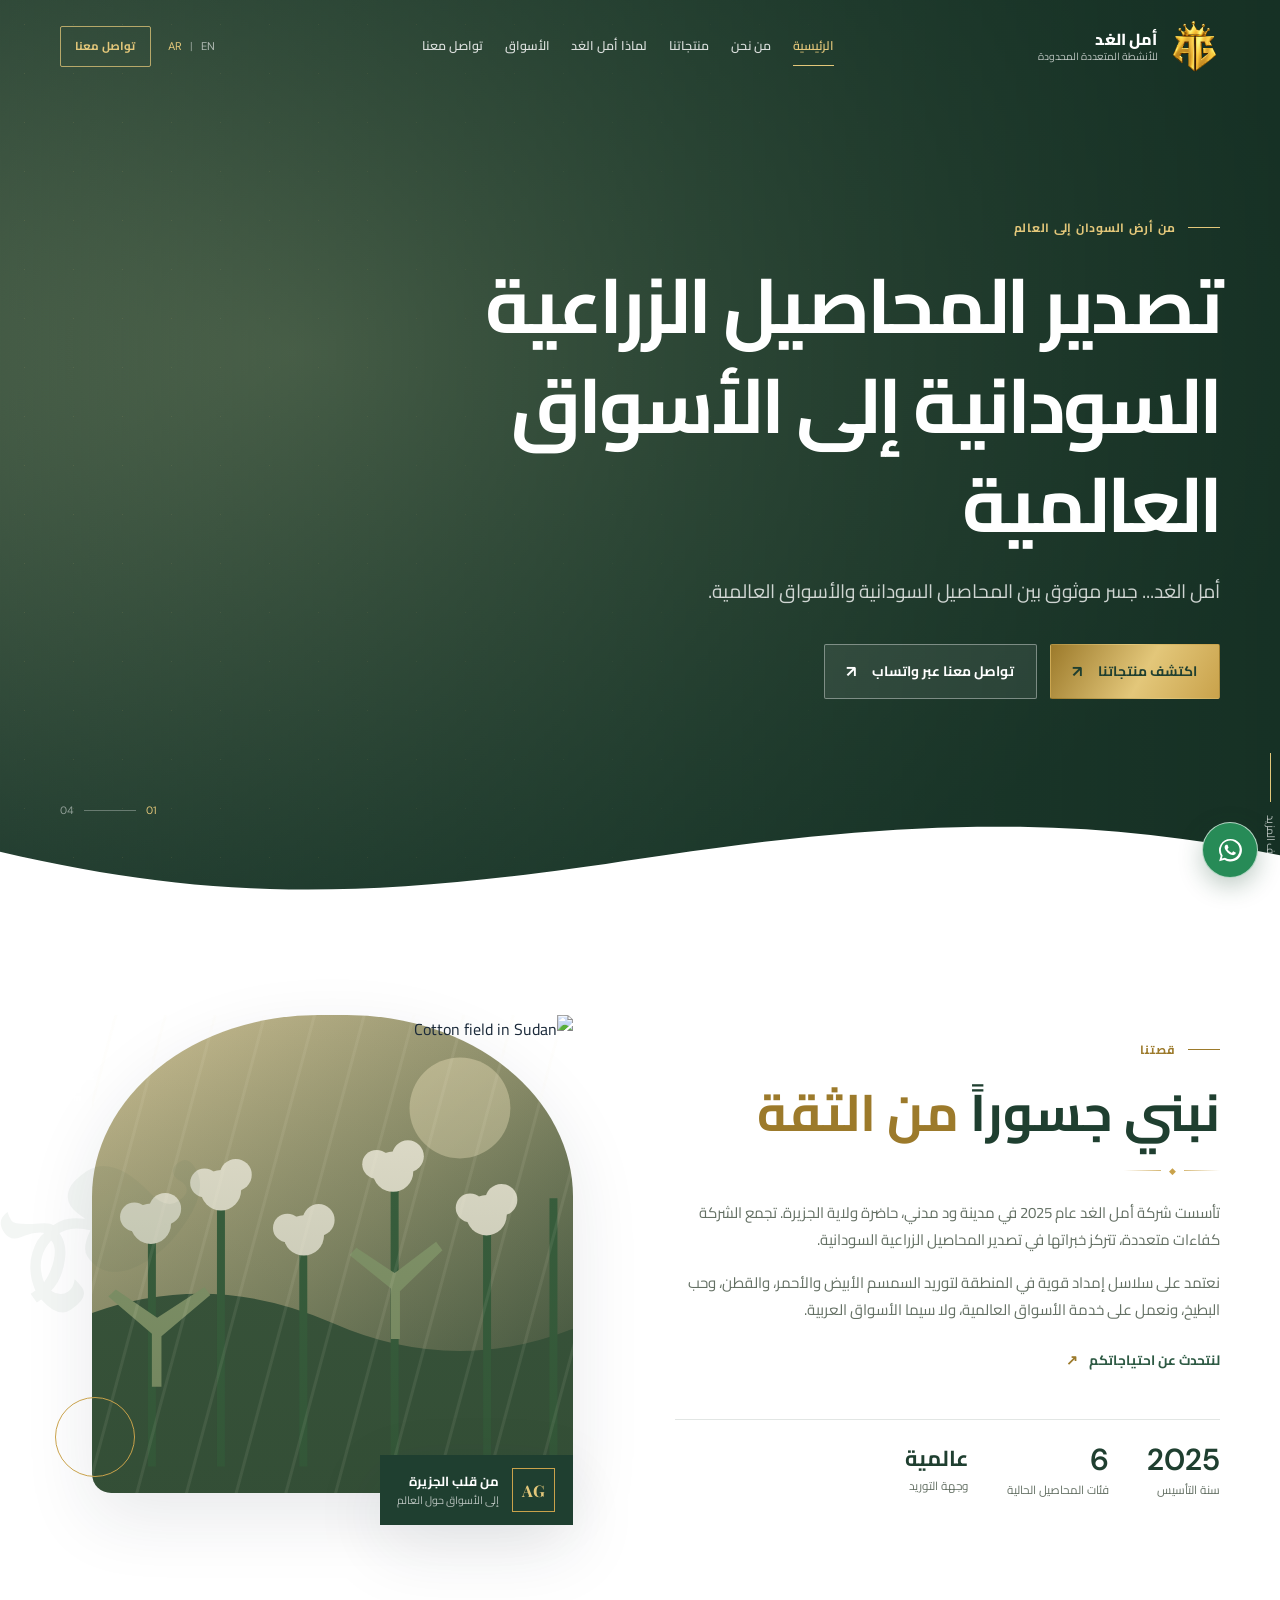
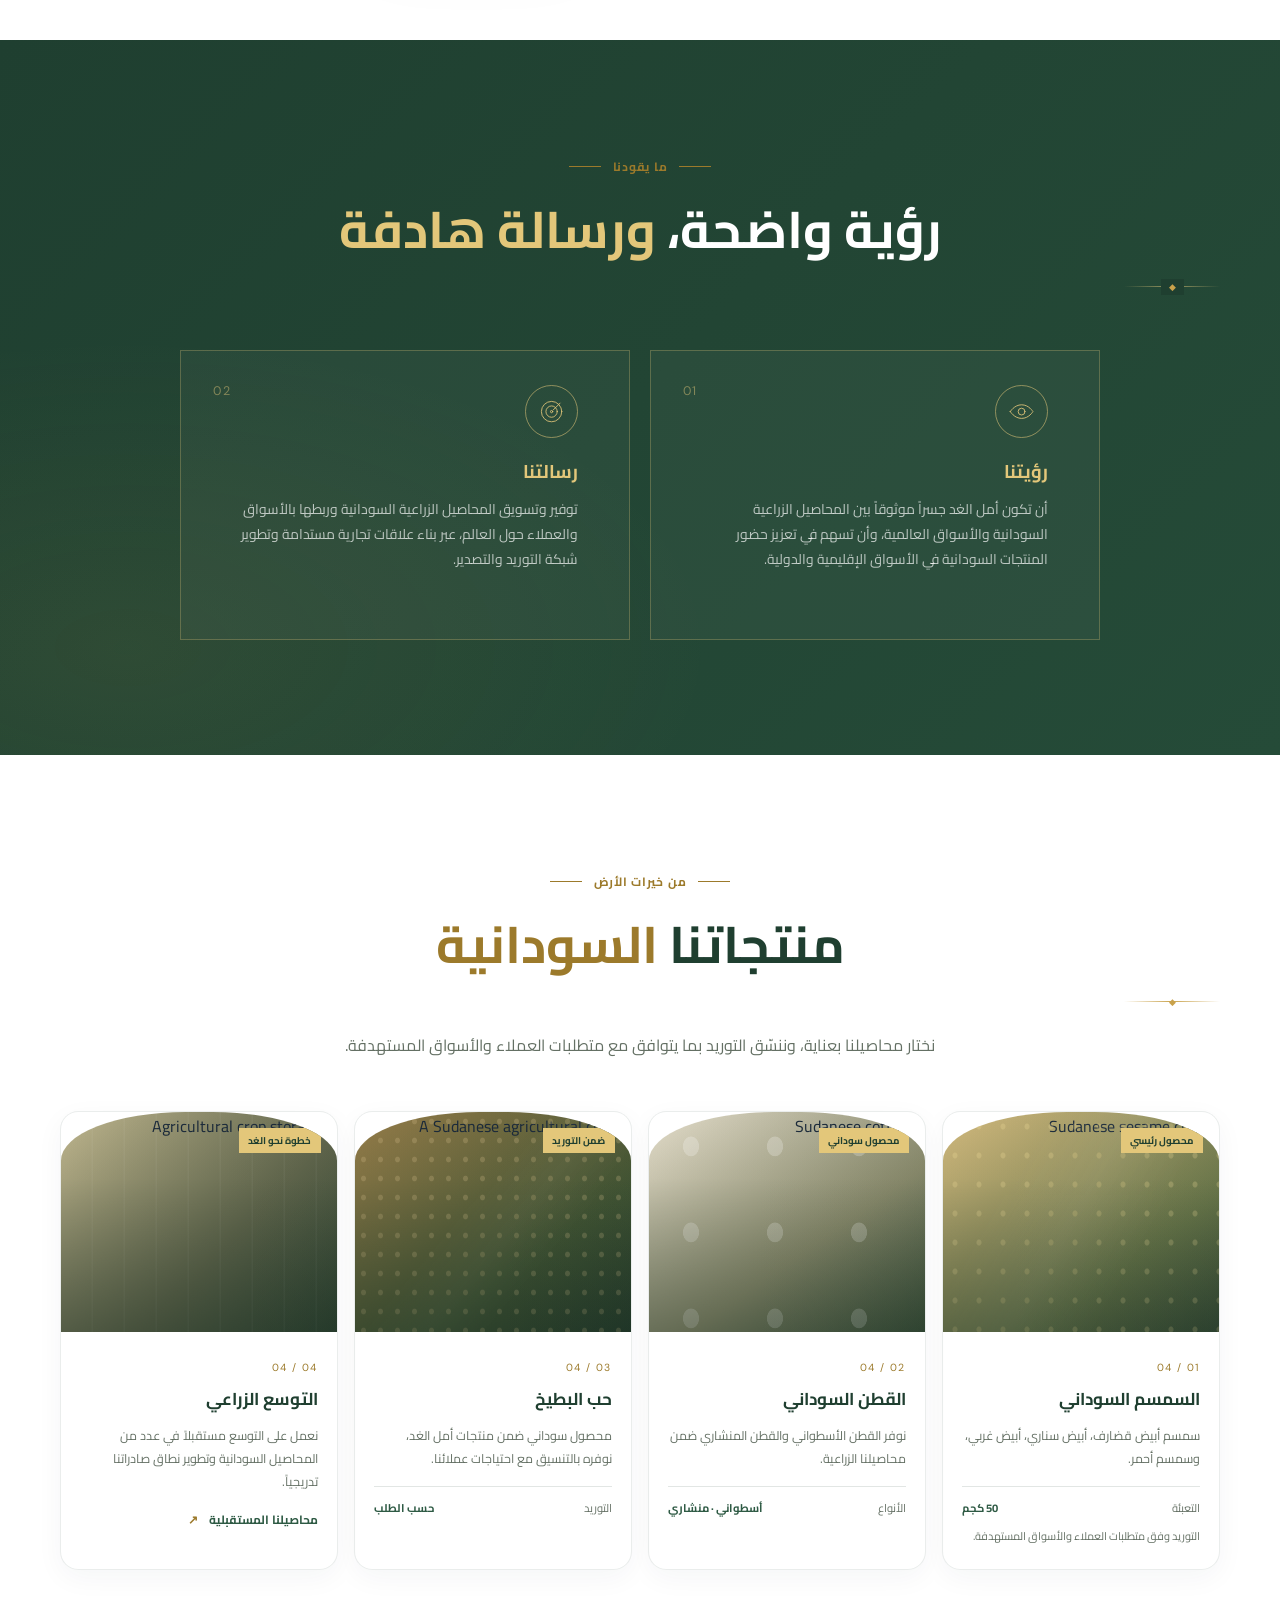
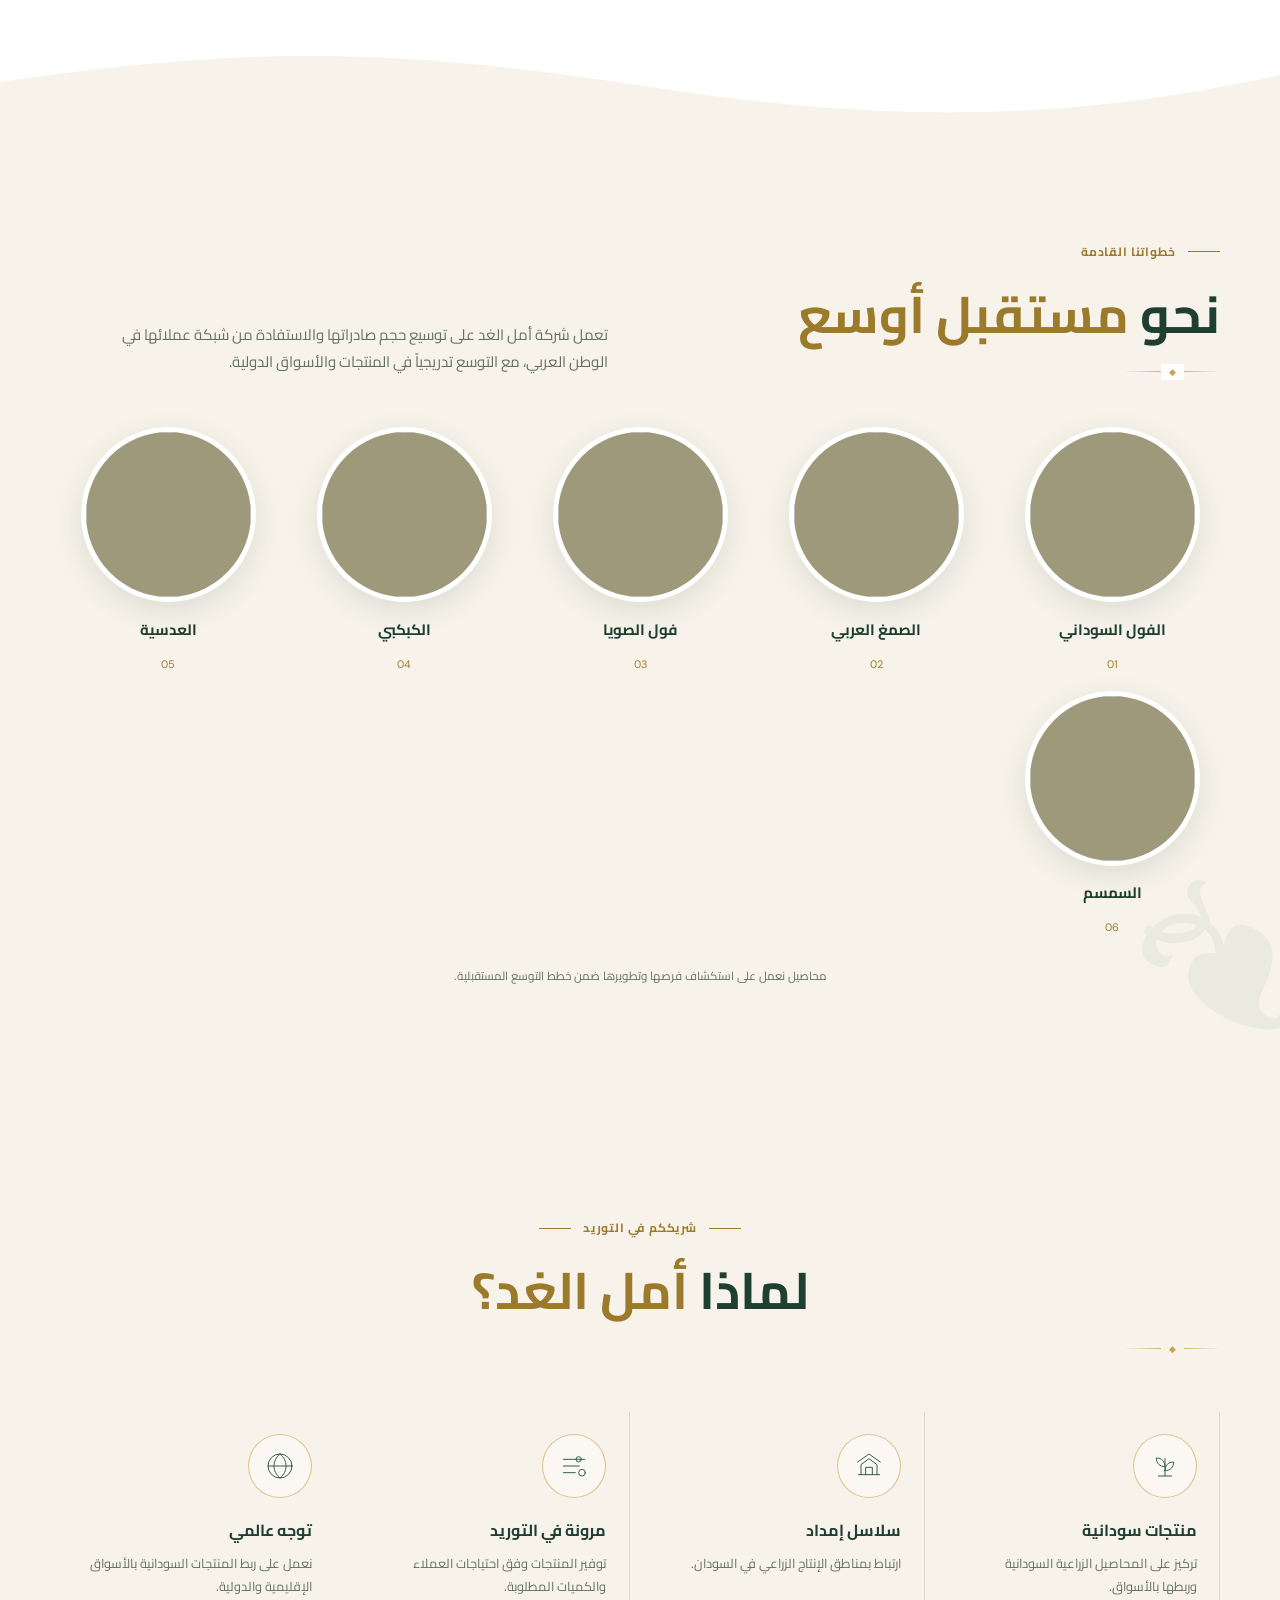
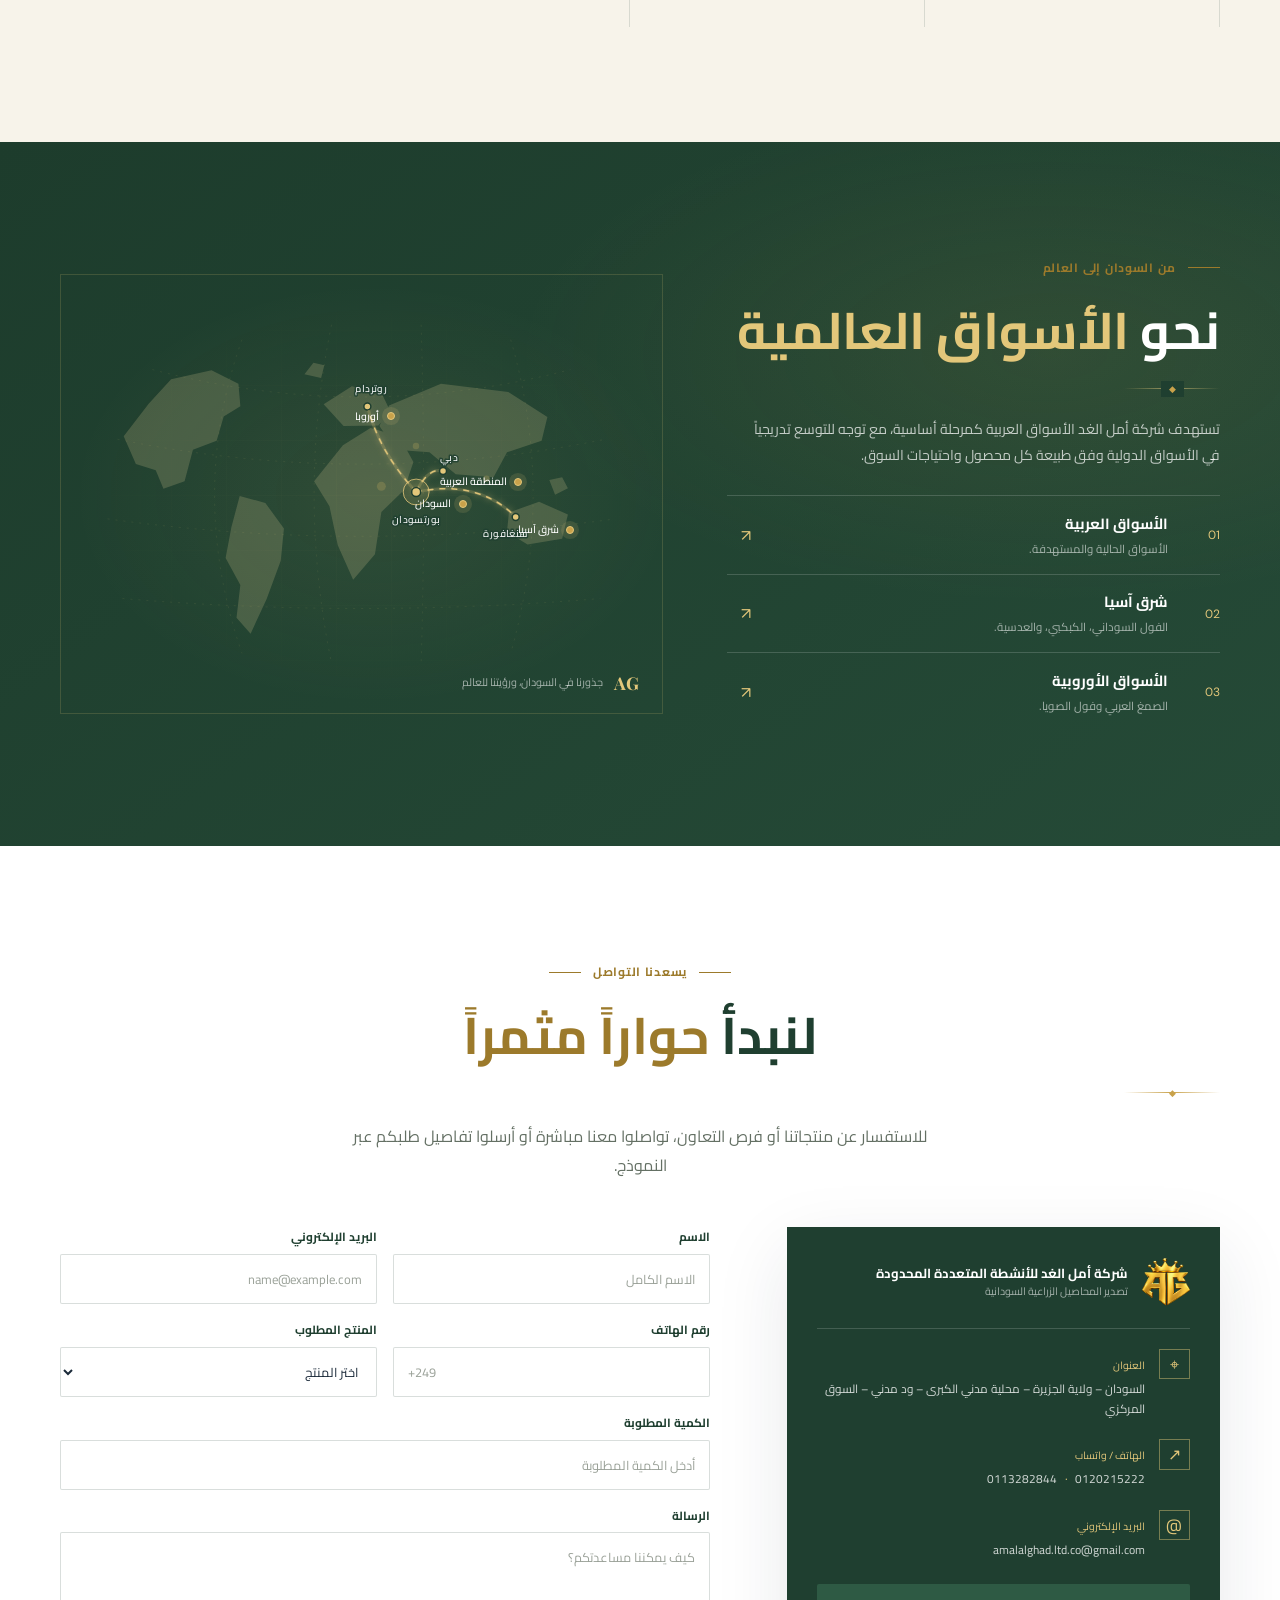
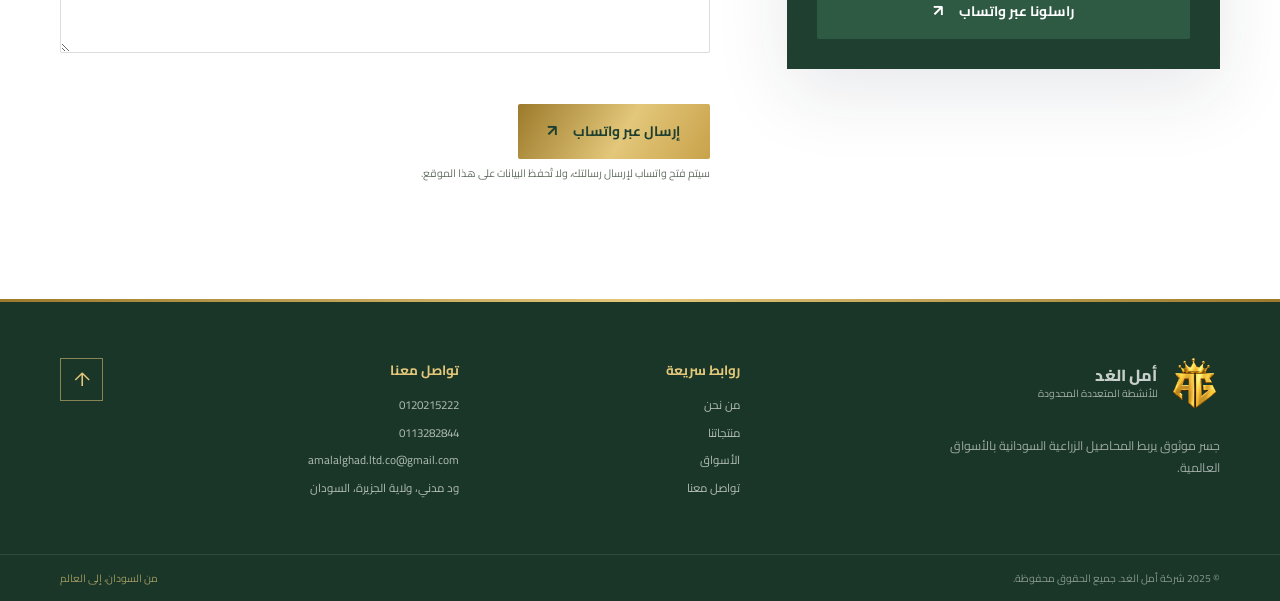
==== commit 8c5fee1b: "last comment" ====
--- a/cop/index.html
+++ b/cop/index.html
@@ -1,21 +1,27 @@
 <!doctype html>
 <html lang="ar" dir="rtl">
+
 <head>
   <meta charset="utf-8">
   <meta name="viewport" content="width=device-width, initial-scale=1">
   <meta name="theme-color" content="#1f3f30">
   <title>أمل الغد | تصدير المحاصيل الزراعية السودانية</title>
-  <meta name="description" content="شركة أمل الغد للأنشطة المتعددة المحدودة — جسر موثوق بين المحاصيل الزراعية السودانية والأسواق العالمية.">
+  <meta name="description"
+    content="شركة أمل الغد للأنشطة المتعددة المحدودة — جسر موثوق بين المحاصيل الزراعية السودانية والأسواق العالمية.">
   <meta property="og:type" content="website">
   <meta property="og:title" content="أمل الغد | تصدير المحاصيل الزراعية السودانية">
-  <meta property="og:description" content="نربط المحاصيل السودانية بالأسواق العالمية من خلال علاقات تجارية مستدامة وشبكة توريد موثوقة.">
+  <meta property="og:description"
+    content="نربط المحاصيل السودانية بالأسواق العالمية من خلال علاقات تجارية مستدامة وشبكة توريد موثوقة.">
   <meta property="og:image" content="assets/logo.png">
   <link rel="preconnect" href="https://fonts.googleapis.com">
   <link rel="preconnect" href="https://fonts.gstatic.com" crossorigin>
-  <link href="https://fonts.googleapis.com/css2?family=Cairo:wght@400;500;600;700;800&family=DM+Sans:wght@400;500;600;700&family=Playfair+Display:wght@500;600;700&display=swap" rel="stylesheet">
+  <link
+    href="https://fonts.googleapis.com/css2?family=Cairo:wght@400;500;600;700;800&family=DM+Sans:wght@400;500;600;700&family=Playfair+Display:wght@500;600;700&display=swap"
+    rel="stylesheet">
   <link rel="stylesheet" href="css/style.css">
   <script src="js/main.js" defer></script>
 </head>
+
 <body>
   <div class="scroll-progress" aria-hidden="true"></div>
   <div class="preloader" aria-label="Loading">
@@ -32,7 +38,8 @@
           <small data-i18n="brandSub">للأنشطة المتعددة المحدودة</small>
         </span>
       </a>
-      <button class="menu-toggle" type="button" aria-label="Open navigation menu" aria-expanded="false" aria-controls="primary-nav">
+      <button class="menu-toggle" type="button" aria-label="Open navigation menu" aria-expanded="false"
+        aria-controls="primary-nav">
         <span></span><span></span><span></span>
       </button>
       <nav class="primary-nav" id="primary-nav" aria-label="Main navigation">
@@ -59,17 +66,24 @@
       <div class="hero-backdrop" aria-hidden="true"></div>
       <div class="hero-grain" aria-hidden="true"></div>
       <div class="hero-content container">
-        <p class="eyebrow hero-eyebrow"><span class="eyebrow-line"></span><span data-i18n="heroEyebrow">من أرض السودان إلى العالم</span></p>
+        <p class="eyebrow hero-eyebrow"><span class="eyebrow-line"></span><span data-i18n="heroEyebrow">من أرض السودان
+            إلى العالم</span></p>
         <h1 id="hero-title" data-i18n="heroTitle">تصدير المحاصيل الزراعية السودانية إلى الأسواق العالمية</h1>
         <p class="hero-lead" data-i18n="heroLead">أمل الغد... جسر موثوق بين المحاصيل السودانية والأسواق العالمية.</p>
         <div class="hero-buttons">
-          <a class="button button-gold" href="#products"><span data-i18n="discoverProducts">اكتشف منتجاتنا</span><span class="button-arrow" aria-hidden="true">↗</span></a>
-          <a class="button button-glass" href="https://wa.me/249120215222" target="_blank" rel="noopener noreferrer"><span data-i18n="whatsappUs">تواصل معنا عبر واتساب</span><span class="button-arrow" aria-hidden="true">↗</span></a>
-        </div>
-      </div>
-      <a class="scroll-cue" href="#about" aria-label="Scroll to learn more"><span data-i18n="scroll">اكتشف المزيد</span><i></i></a>
+          <a class="button button-gold" href="#products"><span data-i18n="discoverProducts">اكتشف منتجاتنا</span><span
+              class="button-arrow" aria-hidden="true">↗</span></a>
+          <a class="button button-glass" href="https://wa.me/249120215222" target="_blank"
+            rel="noopener noreferrer"><span data-i18n="whatsappUs">تواصل معنا عبر واتساب</span><span
+              class="button-arrow" aria-hidden="true">↗</span></a>
+        </div>
+      </div>
+      <a class="scroll-cue" href="#about" aria-label="Scroll to learn more"><span data-i18n="scroll">اكتشف
+          المزيد</span><i></i></a>
       <div class="hero-index" aria-hidden="true"><span>01</span><i></i><span>04</span></div>
-      <svg class="section-wave hero-wave" viewBox="0 0 1440 100" preserveAspectRatio="none" aria-hidden="true"><path d="M0,44 C240,100 410,100 720,52 C1030,4 1220,4 1440,48 L1440,100 L0,100 Z"></path></svg>
+      <svg class="section-wave hero-wave" viewBox="0 0 1440 100" preserveAspectRatio="none" aria-hidden="true">
+        <path d="M0,44 C240,100 410,100 720,52 C1030,4 1220,4 1440,48 L1440,100 L0,100 Z"></path>
+      </svg>
     </section>
 
     <section class="section about-section" id="about">
@@ -78,20 +92,30 @@
           <p class="eyebrow"><span class="eyebrow-line"></span><span data-i18n="aboutEyebrow">قصتنا</span></p>
           <h2 class="section-title" data-i18n="aboutTitle">نبني جسوراً <em>من الثقة</em></h2>
           <div class="title-divider"><span>◆</span></div>
-          <p data-i18n="aboutText">تأسست شركة أمل الغد عام 2025 في مدينة ود مدني، حاضرة ولاية الجزيرة. تجمع الشركة كفاءات متعددة، تتركز خبراتها في تصدير المحاصيل الزراعية السودانية.</p>
-          <p data-i18n="aboutText2">نعتمد على سلاسل إمداد قوية في المنطقة لتوريد السمسم الأبيض والأحمر، والقطن، وحب البطيخ، ونعمل على خدمة الأسواق العالمية، ولا سيما الأسواق العربية.</p>
-          <a class="text-link" href="#contact"><span data-i18n="learnMore">لنتحدث عن احتياجاتكم</span><span aria-hidden="true">↗</span></a>
+          <p data-i18n="aboutText">تأسست شركة أمل الغد عام 2025 في مدينة ود مدني، حاضرة ولاية الجزيرة. تجمع الشركة
+            كفاءات متعددة، تتركز خبراتها في تصدير المحاصيل الزراعية السودانية.</p>
+          <p data-i18n="aboutText2">نعتمد على سلاسل إمداد قوية في المنطقة لتوريد السمسم الأبيض والأحمر، والقطن، وحب
+            البطيخ، ونعمل على خدمة الأسواق العالمية، ولا سيما الأسواق العربية.</p>
+          <a class="text-link" href="#contact"><span data-i18n="learnMore">لنتحدث عن احتياجاتكم</span><span
+              aria-hidden="true">↗</span></a>
           <div class="stats-row" aria-label="Company facts">
-            <div class="stat"><strong><span class="counter" data-count="2025">0</span></strong><span data-i18n="statFounded">سنة التأسيس</span></div>
-            <div class="stat"><strong><span class="counter" data-count="6">0</span></strong><span data-i18n="statCrops">فئات المحاصيل الحالية</span></div>
-            <div class="stat"><strong class="stat-word" data-i18n="statMarketsValue">عالمية</strong><span data-i18n="statMarkets">وجهة التوريد</span></div>
+            <div class="stat"><strong><span class="counter" data-count="2025">0</span></strong><span
+                data-i18n="statFounded">سنة التأسيس</span></div>
+            <div class="stat"><strong><span class="counter" data-count="6">0</span></strong><span
+                data-i18n="statCrops">فئات المحاصيل الحالية</span></div>
+            <div class="stat"><strong class="stat-word" data-i18n="statMarketsValue">عالمية</strong><span
+                data-i18n="statMarkets">وجهة التوريد</span></div>
           </div>
         </div>
         <div class="about-visual reveal reveal-delay">
-          <div class="about-image image-fallback image-cotton" role="img" aria-label="Cotton field in Sudan"><img class="visual-img" src="https://hipswan.co.uk/cdn/shop/articles/largest-Cotton-Producing-state-in-India_df8d97ce-0201-4a2b-abcf-bc3dc4149a08_1200x.jpg?v=1740143369" alt="Cotton field in Sudan" loading="lazy" width="1000" height="900"></div>
+          <div class="about-image image-fallback image-cotton" role="img" aria-label="Cotton field in Sudan"><img
+              class="visual-img"
+              src="https://hipswan.co.uk/cdn/shop/articles/largest-Cotton-Producing-state-in-India_df8d97ce-0201-4a2b-abcf-bc3dc4149a08_1200x.jpg?v=1740143369"
+              alt="Cotton field in Sudan" loading="lazy" width="1000" height="900"></div>
           <div class="visual-caption">
             <span class="caption-mark">AG</span>
-            <span><strong data-i18n="visualCaptionTitle">من قلب الجزيرة</strong><small data-i18n="visualCaption">إلى الأسواق حول العالم</small></span>
+            <span><strong data-i18n="visualCaptionTitle">من قلب الجزيرة</strong><small data-i18n="visualCaption">إلى
+                الأسواق حول العالم</small></span>
           </div>
           <span class="visual-stamp" aria-hidden="true">SUDAN<br>AGRICULTURE</span>
           <span class="visual-ring" aria-hidden="true"></span>
@@ -103,22 +127,33 @@
     <section class="vision-section section section-dark">
       <div class="container">
         <div class="section-heading centered reveal">
-          <p class="eyebrow"><span class="eyebrow-line"></span><span data-i18n="visionEyebrow">ما يقودنا</span><span class="eyebrow-line"></span></p>
+          <p class="eyebrow"><span class="eyebrow-line"></span><span data-i18n="visionEyebrow">ما يقودنا</span><span
+              class="eyebrow-line"></span></p>
           <h2 class="section-title light-title" data-i18n="visionTitle">رؤية واضحة، <em>ورسالة هادفة</em></h2>
           <div class="title-divider"><span>◆</span></div>
         </div>
         <div class="vision-grid">
           <article class="vision-card reveal">
-            <div class="card-icon" aria-hidden="true"><svg viewBox="0 0 48 48"><path d="M4 24s7-12 20-12 20 12 20 12-7 12-20 12S4 24 4 24Z"/><circle cx="24" cy="24" r="6"/></svg></div>
+            <div class="card-icon" aria-hidden="true"><svg viewBox="0 0 48 48">
+                <path d="M4 24s7-12 20-12 20 12 20 12-7 12-20 12S4 24 4 24Z" />
+                <circle cx="24" cy="24" r="6" />
+              </svg></div>
             <span class="card-number">01</span>
             <h3 data-i18n="visionCardTitle">رؤيتنا</h3>
-            <p data-i18n="visionText">أن تكون أمل الغد جسراً موثوقاً بين المحاصيل الزراعية السودانية والأسواق العالمية، وأن تسهم في تعزيز حضور المنتجات السودانية في الأسواق الإقليمية والدولية.</p>
+            <p data-i18n="visionText">أن تكون أمل الغد جسراً موثوقاً بين المحاصيل الزراعية السودانية والأسواق العالمية،
+              وأن تسهم في تعزيز حضور المنتجات السودانية في الأسواق الإقليمية والدولية.</p>
           </article>
           <article class="vision-card reveal reveal-delay">
-            <div class="card-icon" aria-hidden="true"><svg viewBox="0 0 48 48"><circle cx="24" cy="24" r="18"/><circle cx="24" cy="24" r="10"/><circle cx="24" cy="24" r="2"/><path d="m27 21 12-12"/></svg></div>
+            <div class="card-icon" aria-hidden="true"><svg viewBox="0 0 48 48">
+                <circle cx="24" cy="24" r="18" />
+                <circle cx="24" cy="24" r="10" />
+                <circle cx="24" cy="24" r="2" />
+                <path d="m27 21 12-12" />
+              </svg></div>
             <span class="card-number">02</span>
             <h3 data-i18n="missionCardTitle">رسالتنا</h3>
-            <p data-i18n="missionText">توفير وتسويق المحاصيل الزراعية السودانية وربطها بالأسواق والعملاء حول العالم، عبر بناء علاقات تجارية مستدامة وتطوير شبكة التوريد والتصدير.</p>
+            <p data-i18n="missionText">توفير وتسويق المحاصيل الزراعية السودانية وربطها بالأسواق والعملاء حول العالم، عبر
+              بناء علاقات تجارية مستدامة وتطوير شبكة التوريد والتصدير.</p>
           </article>
         </div>
       </div>
@@ -127,63 +162,122 @@
     <section class="section products-section" id="products">
       <div class="container">
         <div class="section-heading centered reveal">
-          <p class="eyebrow"><span class="eyebrow-line"></span><span data-i18n="productsEyebrow">من خيرات الأرض</span><span class="eyebrow-line"></span></p>
+          <p class="eyebrow"><span class="eyebrow-line"></span><span data-i18n="productsEyebrow">من خيرات
+              الأرض</span><span class="eyebrow-line"></span></p>
           <h2 class="section-title" data-i18n="productsTitle">منتجاتنا <em>السودانية</em></h2>
           <div class="title-divider"><span>◆</span></div>
-          <p class="section-intro" data-i18n="productsIntro">نختار محاصيلنا بعناية، وننسّق التوريد بما يتوافق مع متطلبات العملاء والأسواق المستهدفة.</p>
+          <p class="section-intro" data-i18n="productsIntro">نختار محاصيلنا بعناية، وننسّق التوريد بما يتوافق مع متطلبات
+            العملاء والأسواق المستهدفة.</p>
         </div>
         <div class="product-grid">
           <article class="product-card reveal">
-            <div class="product-image image-fallback image-sesame"><img class="product-photo" src="https://sanufoods.com/_astro/sesame@550w.f409580d.avif" alt="Sudanese sesame crop" loading="lazy" width="900" height="640"><span class="product-tag" data-i18n="productTagOne">محصول رئيسي</span></div>
-            <div class="product-body"><span class="product-kicker">01 / 04</span><h3 data-i18n="sesameTitle">السمسم السوداني</h3>
+            <div class="product-image image-fallback image-sesame"><img class="product-photo"
+                src="https://sanufoods.com/_astro/sesame@550w.f409580d.avif" alt="Sudanese sesame crop" loading="lazy"
+                width="900" height="640"><span class="product-tag" data-i18n="productTagOne">محصول رئيسي</span></div>
+            <div class="product-body"><span class="product-kicker">01 / 04</span>
+              <h3 data-i18n="sesameTitle">السمسم السوداني</h3>
               <p data-i18n="sesameDesc">سمسم أبيض قضارف، أبيض سناري، أبيض غربي، وسمسم أحمر.</p>
-              <div class="product-detail"><span data-i18n="packing">التعبئة</span><strong data-i18n="packingValue">50 كجم</strong></div>
+              <div class="product-detail"><span data-i18n="packing">التعبئة</span><strong data-i18n="packingValue">50
+                  كجم</strong></div>
               <p class="product-note" data-i18n="sesameNote">التوريد وفق متطلبات العملاء والأسواق المستهدفة.</p>
             </div>
           </article>
           <article class="product-card reveal reveal-delay">
-            <div class="product-image image-fallback image-cotton-detail"><img class="product-photo" src="https://hipswan.co.uk/cdn/shop/articles/largest-Cotton-Producing-state-in-India_df8d97ce-0201-4a2b-abcf-bc3dc4149a08_1200x.jpg?v=1740143369" alt="Sudanese cotton" loading="lazy" width="900" height="640"><span class="product-tag" data-i18n="productTagTwo">محصول سوداني</span></div>
-            <div class="product-body"><span class="product-kicker">02 / 04</span><h3 data-i18n="cottonTitle">القطن السوداني</h3>
+            <div class="product-image image-fallback image-cotton-detail"><img class="product-photo"
+                src="https://hipswan.co.uk/cdn/shop/articles/largest-Cotton-Producing-state-in-India_df8d97ce-0201-4a2b-abcf-bc3dc4149a08_1200x.jpg?v=1740143369"
+                alt="Sudanese cotton" loading="lazy" width="900" height="640"><span class="product-tag"
+                data-i18n="productTagTwo">محصول سوداني</span></div>
+            <div class="product-body"><span class="product-kicker">02 / 04</span>
+              <h3 data-i18n="cottonTitle">القطن السوداني</h3>
               <p data-i18n="cottonDesc">نوفر القطن الأسطواني والقطن المنشاري ضمن محاصيلنا الزراعية.</p>
-              <div class="product-detail"><span data-i18n="varieties">الأنواع</span><strong data-i18n="cottonTypes">أسطواني · منشاري</strong></div>
+              <div class="product-detail"><span data-i18n="varieties">الأنواع</span><strong
+                  data-i18n="cottonTypes">أسطواني · منشاري</strong></div>
             </div>
           </article>
           <article class="product-card reveal">
-            <div class="product-image image-fallback image-watermelon"><img class="product-photo" src="	https://ohnuts.com/cdn/shop/files/1746650725583_1_ye9f3z.jpg?v=1746650729&width=600" alt="A Sudanese agricultural crop" loading="lazy" width="900" height="640"><span class="product-tag" data-i18n="productTagThree">ضمن التوريد</span></div>
-            <div class="product-body"><span class="product-kicker">03 / 04</span><h3 data-i18n="watermelonTitle">حب البطيخ</h3>
+            <div class="product-image image-fallback image-watermelon"><img class="product-photo"
+                src="	https://ohnuts.com/cdn/shop/files/1746650725583_1_ye9f3z.jpg?v=1746650729&width=600"
+                alt="A Sudanese agricultural crop" loading="lazy" width="900" height="640"><span class="product-tag"
+                data-i18n="productTagThree">ضمن التوريد</span></div>
+            <div class="product-body"><span class="product-kicker">03 / 04</span>
+              <h3 data-i18n="watermelonTitle">حب البطيخ</h3>
               <p data-i18n="watermelonDesc">محصول سوداني ضمن منتجات أمل الغد، نوفره بالتنسيق مع احتياجات عملائنا.</p>
-              <div class="product-detail"><span data-i18n="supply">التوريد</span><strong data-i18n="supplyValue">حسب الطلب</strong></div>
+              <div class="product-detail"><span data-i18n="supply">التوريد</span><strong data-i18n="supplyValue">حسب
+                  الطلب</strong></div>
             </div>
           </article>
           <article class="product-card product-card-expansion reveal reveal-delay">
-            <div class="product-image image-fallback image-warehouse"><img class="product-photo" src="https://gate.ahram.org.eg/Media/News/2024/12/7/19_2024-638691334343489024-348.jpg" alt="Agricultural crop storage" loading="lazy" width="900" height="640"><span class="product-tag" data-i18n="productTagFour">خطوة نحو الغد</span></div>
-            <div class="product-body"><span class="product-kicker">04 / 04</span><h3 data-i18n="expansionTitle">التوسع الزراعي</h3>
-              <p data-i18n="expansionDesc">نعمل على التوسع مستقبلاً في عدد من المحاصيل السودانية وتطوير نطاق صادراتنا تدريجياً.</p>
-              <a class="text-link" href="#future"><span data-i18n="futureProducts">محاصيلنا المستقبلية</span><span aria-hidden="true">↗</span></a>
-            </div>
-          </article>
-        </div>
-      </div>
-      <svg class="section-wave products-wave" viewBox="0 0 1440 100" preserveAspectRatio="none" aria-hidden="true"><path d="M0,50 C270,10 440,10 720,54 C1000,98 1200,95 1440,42 L1440,100 L0,100 Z"></path></svg>
+            <div class="product-image image-fallback image-warehouse"><img class="product-photo"
+                src="https://gate.ahram.org.eg/Media/News/2024/12/7/19_2024-638691334343489024-348.jpg"
+                alt="Agricultural crop storage" loading="lazy" width="900" height="640"><span class="product-tag"
+                data-i18n="productTagFour">خطوة نحو الغد</span></div>
+            <div class="product-body"><span class="product-kicker">04 / 04</span>
+              <h3 data-i18n="expansionTitle">التوسع الزراعي</h3>
+              <p data-i18n="expansionDesc">نعمل على التوسع مستقبلاً في عدد من المحاصيل السودانية وتطوير نطاق صادراتنا
+                تدريجياً.</p>
+              <a class="text-link" href="#future"><span data-i18n="futureProducts">محاصيلنا المستقبلية</span><span
+                  aria-hidden="true">↗</span></a>
+            </div>
+          </article>
+        </div>
+      </div>
+      <svg class="section-wave products-wave" viewBox="0 0 1440 100" preserveAspectRatio="none" aria-hidden="true">
+        <path d="M0,50 C270,10 440,10 720,54 C1000,98 1200,95 1440,42 L1440,100 L0,100 Z"></path>
+      </svg>
     </section>
 
     <section class="future-section section" id="future">
       <div class="container">
         <div class="future-heading reveal">
-          <div><p class="eyebrow"><span class="eyebrow-line"></span><span data-i18n="futureEyebrow">خطواتنا القادمة</span></p>
-            <h2 class="section-title" data-i18n="futureTitle">نحو <em>مستقبل أوسع</em></h2><div class="title-divider"><span>◆</span></div>
+          <div>
+            <p class="eyebrow"><span class="eyebrow-line"></span><span data-i18n="futureEyebrow">خطواتنا القادمة</span>
+            </p>
+            <h2 class="section-title" data-i18n="futureTitle">نحو <em>مستقبل أوسع</em></h2>
+            <div class="title-divider"><span>◆</span></div>
           </div>
-          <p class="future-intro" data-i18n="futureIntro">تعمل شركة أمل الغد على توسيع حجم صادراتها والاستفادة من شبكة عملائها في الوطن العربي، مع التوسع تدريجياً في المنتجات والأسواق الدولية.</p>
+          <p class="future-intro" data-i18n="futureIntro">تعمل شركة أمل الغد على توسيع حجم صادراتها والاستفادة من شبكة
+            عملائها في الوطن العربي، مع التوسع تدريجياً في المنتجات والأسواق الدولية.</p>
         </div>
         <div class="future-list">
-          <article class="future-item reveal"><div class="future-thumb image-fallback image-peanut"><img class="crop-photo" src="https://news.radioalgerie.dz/sites/default/data/2022-09/2021_5_15_0_17_52_308.jpg" alt="" loading="lazy" width="500" height="500"></div><h3 data-i18n="peanut">الفول السوداني</h3><span>01</span></article>
-          <article class="future-item reveal reveal-delay"><div class="future-thumb image-fallback image-gum"><img class="crop-photo" src="https://encrypted-tbn0.gstatic.com/images?q=tbn:ANd9GcRJDrM_j7-rKRZ3nSdXJlFCN3FskVBnxQBYu7ORLeUaAu7e7n2_DJP8-5v2&s=10" alt="" loading="lazy" width="500" height="500"></div><h3 data-i18n="gum">الصمغ العربي</h3><span>02</span></article>
-          <article class="future-item reveal"><div class="future-thumb image-fallback image-soy"><img class="crop-photo" src="https://encrypted-tbn0.gstatic.com/images?q=tbn:ANd9GcRM96NBA6WZwmCQOHguXGuhBk2WRXBOaYbUoXdF7be7ZA&s=10" alt="" loading="lazy" width="500" height="500"></div><h3 data-i18n="soy">فول الصويا</h3><span>03</span></article>
-          <article class="future-item reveal reveal-delay"><div class="future-thumb image-fallback image-kabkabi"><img class="crop-photo" src="https://encrypted-tbn0.gstatic.com/images?q=tbn:ANd9GcQXjNGCit_hL4KdnuCkcWjpjdCbxdWObRIRr3F1qgoNQM1vl9aHtUPodCWw&s=10" alt="" loading="lazy" width="500" height="500"></div><h3 data-i18n="kabkabi">الكبكبي</h3><span>04</span></article>
-          <article class="future-item reveal"><div class="future-thumb image-fallback image-lentils"><img class="crop-photo" src="https://encrypted-tbn0.gstatic.com/images?q=tbn:ANd9GcTsADxEZK4GOeLmbt-hAJRcrdraOU7zJpf34On6BbTAHIbdEGTBSIi-gRw&s=10" alt="" loading="lazy" width="500" height="500"></div><h3 data-i18n="lentils">العدسية</h3><span>05</span></article>
-          <article class="future-item reveal"><div class="future-thumb image-fallback image-lentils"><img class="crop-photo" src="https://sanufoods.com/_astro/sesame@550w.f409580d.avif" alt="" loading="lazy" width="500" height="500"></div><h3 data-i18n="sesameTitle">السمسم</h3><span>06</span></article>
-        </div>
-        <p class="future-footnote" data-i18n="futureFootnote">محاصيل نعمل على استكشاف فرصها وتطويرها ضمن خطط التوسع المستقبلية.</p>
+          <article class="future-item reveal">
+            <div class="future-thumb image-fallback image-peanut"><img class="crop-photo"
+                src="https://news.radioalgerie.dz/sites/default/data/2022-09/2021_5_15_0_17_52_308.jpg" alt=""
+                loading="lazy" width="500" height="500"></div>
+            <h3 data-i18n="peanut">الفول السوداني</h3><span>01</span>
+          </article>
+          <article class="future-item reveal reveal-delay">
+            <div class="future-thumb image-fallback image-gum"><img class="crop-photo"
+                src="https://encrypted-tbn0.gstatic.com/images?q=tbn:ANd9GcRJDrM_j7-rKRZ3nSdXJlFCN3FskVBnxQBYu7ORLeUaAu7e7n2_DJP8-5v2&s=10"
+                alt="" loading="lazy" width="500" height="500"></div>
+            <h3 data-i18n="gum">الصمغ العربي</h3><span>02</span>
+          </article>
+          <article class="future-item reveal">
+            <div class="future-thumb image-fallback image-soy"><img class="crop-photo"
+                src="https://encrypted-tbn0.gstatic.com/images?q=tbn:ANd9GcRM96NBA6WZwmCQOHguXGuhBk2WRXBOaYbUoXdF7be7ZA&s=10"
+                alt="" loading="lazy" width="500" height="500"></div>
+            <h3 data-i18n="soy">فول الصويا</h3><span>03</span>
+          </article>
+          <article class="future-item reveal reveal-delay">
+            <div class="future-thumb image-fallback image-kabkabi"><img class="crop-photo"
+                src="https://encrypted-tbn0.gstatic.com/images?q=tbn:ANd9GcQXjNGCit_hL4KdnuCkcWjpjdCbxdWObRIRr3F1qgoNQM1vl9aHtUPodCWw&s=10"
+                alt="" loading="lazy" width="500" height="500"></div>
+            <h3 data-i18n="kabkabi">الكبكبي</h3><span>04</span>
+          </article>
+          <article class="future-item reveal">
+            <div class="future-thumb image-fallback image-lentils"><img class="crop-photo"
+                src="https://encrypted-tbn0.gstatic.com/images?q=tbn:ANd9GcTsADxEZK4GOeLmbt-hAJRcrdraOU7zJpf34On6BbTAHIbdEGTBSIi-gRw&s=10"
+                alt="" loading="lazy" width="500" height="500"></div>
+            <h3 data-i18n="lentils">العدسية</h3><span>05</span>
+          </article>
+          <article class="future-item reveal">
+            <div class="future-thumb image-fallback image-lentils"><img class="crop-photo"
+                src="https://sanufoods.com/_astro/sesame@550w.f409580d.avif" alt="" loading="lazy" width="500"
+                height="500"></div>
+            <h3 data-i18n="sesameTitle">السمسم</h3><span>06</span>
+          </article>
+        </div>
+        <p class="future-footnote" data-i18n="futureFootnote">محاصيل نعمل على استكشاف فرصها وتطويرها ضمن خطط التوسع
+          المستقبلية.</p>
       </div>
       <div class="decor-leaf decor-leaf-two" aria-hidden="true">❧</div>
     </section>
@@ -191,14 +285,45 @@
     <section class="why-section section section-cream" id="why-us">
       <div class="container">
         <div class="section-heading centered reveal">
-          <p class="eyebrow"><span class="eyebrow-line"></span><span data-i18n="whyEyebrow">شريككم في التوريد</span><span class="eyebrow-line"></span></p>
-          <h2 class="section-title" data-i18n="whyTitle">لماذا <em>أمل الغد؟</em></h2><div class="title-divider"><span>◆</span></div>
+          <p class="eyebrow"><span class="eyebrow-line"></span><span data-i18n="whyEyebrow">شريككم في
+              التوريد</span><span class="eyebrow-line"></span></p>
+          <h2 class="section-title" data-i18n="whyTitle">لماذا <em>أمل الغد؟</em></h2>
+          <div class="title-divider"><span>◆</span></div>
         </div>
         <div class="features-grid">
-          <article class="feature reveal"><div class="feature-icon"><svg viewBox="0 0 48 48"><path d="M24 39V13M24 25c-8 0-13-5-13-13 8 0 13 5 13 13Zm0 6c0-8 5-13 13-13 0 8-5 13-13 13Z"/><path d="M14 39h20"/></svg></div><h3 data-i18n="featureOneTitle">منتجات سودانية</h3><p data-i18n="featureOneText">تركيز على المحاصيل الزراعية السودانية وربطها بالأسواق.</p></article>
-          <article class="feature reveal reveal-delay"><div class="feature-icon"><svg viewBox="0 0 48 48"><path d="M8 37h32M12 37V22l12-9 12 9v15M19 37V26h10v11"/><path d="m7 18 17-12 17 12"/></svg></div><h3 data-i18n="featureTwoTitle">سلاسل إمداد</h3><p data-i18n="featureTwoText">ارتباط بمناطق الإنتاج الزراعي في السودان.</p></article>
-          <article class="feature reveal"><div class="feature-icon"><svg viewBox="0 0 48 48"><path d="M8 14h32M8 24h24M8 34h18"/><circle cx="36" cy="34" r="5"/><circle cx="31" cy="14" r="4"/></svg></div><h3 data-i18n="featureThreeTitle">مرونة في التوريد</h3><p data-i18n="featureThreeText">توفير المنتجات وفق احتياجات العملاء والكميات المطلوبة.</p></article>
-          <article class="feature reveal reveal-delay"><div class="feature-icon"><svg viewBox="0 0 48 48"><circle cx="24" cy="24" r="18"/><path d="M6 24h36M24 6c6 5 9 11 9 18s-3 13-9 18c-6-5-9-11-9-18s3-13 9-18Z"/></svg></div><h3 data-i18n="featureFourTitle">توجه عالمي</h3><p data-i18n="featureFourText">نعمل على ربط المنتجات السودانية بالأسواق الإقليمية والدولية.</p></article>
+          <article class="feature reveal">
+            <div class="feature-icon"><svg viewBox="0 0 48 48">
+                <path d="M24 39V13M24 25c-8 0-13-5-13-13 8 0 13 5 13 13Zm0 6c0-8 5-13 13-13 0 8-5 13-13 13Z" />
+                <path d="M14 39h20" />
+              </svg></div>
+            <h3 data-i18n="featureOneTitle">منتجات سودانية</h3>
+            <p data-i18n="featureOneText">تركيز على المحاصيل الزراعية السودانية وربطها بالأسواق.</p>
+          </article>
+          <article class="feature reveal reveal-delay">
+            <div class="feature-icon"><svg viewBox="0 0 48 48">
+                <path d="M8 37h32M12 37V22l12-9 12 9v15M19 37V26h10v11" />
+                <path d="m7 18 17-12 17 12" />
+              </svg></div>
+            <h3 data-i18n="featureTwoTitle">سلاسل إمداد</h3>
+            <p data-i18n="featureTwoText">ارتباط بمناطق الإنتاج الزراعي في السودان.</p>
+          </article>
+          <article class="feature reveal">
+            <div class="feature-icon"><svg viewBox="0 0 48 48">
+                <path d="M8 14h32M8 24h24M8 34h18" />
+                <circle cx="36" cy="34" r="5" />
+                <circle cx="31" cy="14" r="4" />
+              </svg></div>
+            <h3 data-i18n="featureThreeTitle">مرونة في التوريد</h3>
+            <p data-i18n="featureThreeText">توفير المنتجات وفق احتياجات العملاء والكميات المطلوبة.</p>
+          </article>
+          <article class="feature reveal reveal-delay">
+            <div class="feature-icon"><svg viewBox="0 0 48 48">
+                <circle cx="24" cy="24" r="18" />
+                <path d="M6 24h36M24 6c6 5 9 11 9 18s-3 13-9 18c-6-5-9-11-9-18s3-13 9-18Z" />
+              </svg></div>
+            <h3 data-i18n="featureFourTitle">توجه عالمي</h3>
+            <p data-i18n="featureFourText">نعمل على ربط المنتجات السودانية بالأسواق الإقليمية والدولية.</p>
+          </article>
         </div>
       </div>
     </section>
@@ -206,44 +331,67 @@
     <section class="markets-section section section-dark" id="markets">
       <div class="container markets-layout">
         <div class="markets-copy reveal">
-          <p class="eyebrow"><span class="eyebrow-line"></span><span data-i18n="marketsEyebrow">من السودان إلى العالم</span></p>
-          <h2 class="section-title light-title" data-i18n="marketsTitle">نحو <em>الأسواق العالمية</em></h2><div class="title-divider"><span>◆</span></div>
-          <p class="markets-intro" data-i18n="marketsIntro">تستهدف شركة أمل الغد الأسواق العربية كمرحلة أساسية، مع توجه للتوسع تدريجياً في الأسواق الدولية وفق طبيعة كل محصول واحتياجات السوق.</p>
+          <p class="eyebrow"><span class="eyebrow-line"></span><span data-i18n="marketsEyebrow">من السودان إلى
+              العالم</span></p>
+          <h2 class="section-title light-title" data-i18n="marketsTitle">نحو <em>الأسواق العالمية</em></h2>
+          <div class="title-divider"><span>◆</span></div>
+          <p class="markets-intro" data-i18n="marketsIntro">تستهدف شركة أمل الغد الأسواق العربية كمرحلة أساسية، مع توجه
+            للتوسع تدريجياً في الأسواق الدولية وفق طبيعة كل محصول واحتياجات السوق.</p>
           <div class="market-list">
-            <article class="market-item"><span class="market-no">01</span><div><h3 data-i18n="marketArabTitle">الأسواق العربية</h3><p data-i18n="marketArabText">الأسواق الحالية والمستهدفة.</p></div><span class="market-arrow" aria-hidden="true">↗</span></article>
-            <article class="market-item"><span class="market-no">02</span><div><h3 data-i18n="marketAsiaTitle">شرق آسيا</h3><p data-i18n="marketAsiaText">الفول السوداني، الكبكبي، والعدسية.</p></div><span class="market-arrow" aria-hidden="true">↗</span></article>
-            <article class="market-item"><span class="market-no">03</span><div><h3 data-i18n="marketEuropeTitle">الأسواق الأوروبية</h3><p data-i18n="marketEuropeText">الصمغ العربي وفول الصويا.</p></div><span class="market-arrow" aria-hidden="true">↗</span></article>
+            <article class="market-item"><span class="market-no">01</span>
+              <div>
+                <h3 data-i18n="marketArabTitle">الأسواق العربية</h3>
+                <p data-i18n="marketArabText">الأسواق الحالية والمستهدفة.</p>
+              </div><span class="market-arrow" aria-hidden="true">↗</span>
+            </article>
+            <article class="market-item"><span class="market-no">02</span>
+              <div>
+                <h3 data-i18n="marketAsiaTitle">شرق آسيا</h3>
+                <p data-i18n="marketAsiaText">الفول السوداني، الكبكبي، والعدسية.</p>
+              </div><span class="market-arrow" aria-hidden="true">↗</span>
+            </article>
+            <article class="market-item"><span class="market-no">03</span>
+              <div>
+                <h3 data-i18n="marketEuropeTitle">الأسواق الأوروبية</h3>
+                <p data-i18n="marketEuropeText">الصمغ العربي وفول الصويا.</p>
+              </div><span class="market-arrow" aria-hidden="true">↗</span>
+            </article>
           </div>
         </div>
-        <div class="map-visual reveal reveal-delay" role="img" aria-label="Decorative map showing Sudan connected to international markets">
-          <div class="map-grid"></div><div class="world-map-art" aria-hidden="true"></div>
+        <div class="map-visual reveal reveal-delay" role="img"
+          aria-label="Decorative map showing Sudan connected to international markets">
+          <div class="map-grid"></div>
+          <div class="world-map-art" aria-hidden="true"></div>
           <svg class="route-lines" viewBox="0 0 600 440" aria-hidden="true">
             <defs>
               <filter id="route-glow" x="-30%" y="-30%" width="160%" height="160%">
-                <feGaussianBlur stdDeviation="3" result="blur"/>
-                <feMerge><feMergeNode in="blur"/><feMergeNode in="SourceGraphic"/></feMerge>
+                <feGaussianBlur stdDeviation="3" result="blur" />
+                <feMerge>
+                  <feMergeNode in="blur" />
+                  <feMergeNode in="SourceGraphic" />
+                </feMerge>
               </filter>
             </defs>
             <g class="map-graticule">
-              <path d="M90 95Q300 150 510 95M55 165Q300 215 545 165M45 245Q300 280 555 245M60 325Q300 345 540 325"/>
-              <path d="M180 65Q125 220 180 380M270 50Q235 220 270 390M360 50Q365 220 360 390M450 65Q495 220 450 380"/>
+              <path d="M90 95Q300 150 510 95M55 165Q300 215 545 165M45 245Q300 280 555 245M60 325Q300 345 540 325" />
+              <path d="M180 65Q125 220 180 380M270 50Q235 220 270 390M360 50Q365 220 360 390M450 65Q495 220 450 380" />
             </g>
             <g class="route-base">
-              <path d="M355 218 Q318 178 306 132"/>
-              <path d="M355 218 Q367 193 382 197"/>
-              <path d="M355 218 Q417 205 455 243"/>
+              <path d="M355 218 Q318 178 306 132" />
+              <path d="M355 218 Q367 193 382 197" />
+              <path d="M355 218 Q417 205 455 243" />
             </g>
             <g class="route-dashes" filter="url(#route-glow)">
-              <path d="M355 218 Q318 178 306 132"/>
-              <path d="M355 218 Q367 193 382 197"/>
-              <path d="M355 218 Q417 205 455 243"/>
+              <path d="M355 218 Q318 178 306 132" />
+              <path d="M355 218 Q367 193 382 197" />
+              <path d="M355 218 Q417 205 455 243" />
             </g>
             <g class="route-markers">
-              <circle class="marker-halo" cx="355" cy="218" r="13"/>
-              <circle class="marker-dot" cx="355" cy="218" r="4.5"/>
-              <circle class="marker-dot" cx="306" cy="132" r="3.5"/>
-              <circle class="marker-dot" cx="382" cy="197" r="3.5"/>
-              <circle class="marker-dot" cx="455" cy="243" r="3.5"/>
+              <circle class="marker-halo" cx="355" cy="218" r="13" />
+              <circle class="marker-dot" cx="355" cy="218" r="4.5" />
+              <circle class="marker-dot" cx="306" cy="132" r="3.5" />
+              <circle class="marker-dot" cx="382" cy="197" r="3.5" />
+              <circle class="marker-dot" cx="455" cy="243" r="3.5" />
             </g>
             <g class="route-labels">
               <text class="route-place" x="355" y="249" text-anchor="middle" data-i18n="portSudan">بورتسودان</text>
@@ -256,7 +404,8 @@
           <span class="map-point map-arab"><i></i><b data-i18n="arabRegion">المنطقة العربية</b></span>
           <span class="map-point map-asia"><i></i><b data-i18n="eastAsia">شرق آسيا</b></span>
           <span class="map-point map-europe"><i></i><b data-i18n="europe">أوروبا</b></span>
-          <div class="map-caption"><span>AG</span><span data-i18n="mapCaption">جذورنا في السودان، ورؤيتنا للعالم</span></div>
+          <div class="map-caption"><span>AG</span><span data-i18n="mapCaption">جذورنا في السودان، ورؤيتنا للعالم</span>
+          </div>
         </div>
       </div>
     </section>
@@ -264,32 +413,68 @@
     <section class="contact-section section" id="contact">
       <div class="container">
         <div class="section-heading centered reveal">
-          <p class="eyebrow"><span class="eyebrow-line"></span><span data-i18n="contactEyebrow">يسعدنا التواصل</span><span class="eyebrow-line"></span></p>
-          <h2 class="section-title" data-i18n="contactTitle">لنبدأ <em>حواراً مثمراً</em></h2><div class="title-divider"><span>◆</span></div>
-          <p class="section-intro" data-i18n="contactIntro">للاستفسار عن منتجاتنا أو فرص التعاون، تواصلوا معنا مباشرة أو أرسلوا تفاصيل طلبكم عبر النموذج.</p>
+          <p class="eyebrow"><span class="eyebrow-line"></span><span data-i18n="contactEyebrow">يسعدنا
+              التواصل</span><span class="eyebrow-line"></span></p>
+          <h2 class="section-title" data-i18n="contactTitle">لنبدأ <em>حواراً مثمراً</em></h2>
+          <div class="title-divider"><span>◆</span></div>
+          <p class="section-intro" data-i18n="contactIntro">للاستفسار عن منتجاتنا أو فرص التعاون، تواصلوا معنا مباشرة أو
+            أرسلوا تفاصيل طلبكم عبر النموذج.</p>
         </div>
         <div class="contact-grid">
           <div class="contact-info reveal">
-            <div class="contact-company"><img src="assets/logo.png" alt="" width="48" height="48"><div><strong data-i18n="companyName">شركة أمل الغد للأنشطة المتعددة المحدودة</strong><span data-i18n="companyShort">تصدير المحاصيل الزراعية السودانية</span></div></div>
-            <div class="contact-detail"><span class="detail-icon" aria-hidden="true">⌖</span><div><small data-i18n="addressLabel">العنوان</small><p data-i18n="address">السودان – ولاية الجزيرة – محلية مدني الكبرى – ود مدني – السوق المركزي</p></div></div>
-            <div class="contact-detail"><span class="detail-icon" aria-hidden="true">↗</span><div><small data-i18n="phoneLabel">الهاتف / واتساب</small><p><a href="tel:+249120215222">0120215222</a><span class="contact-separator">·</span><a href="tel:+249114695924">0114695924</a></p></div></div>
-            <div class="contact-detail"><span class="detail-icon" aria-hidden="true">@</span><div><small data-i18n="emailLabel">البريد الإلكتروني</small><p><a href="mailto:amalalghad.ltd.co@gmail.com">amalalghad.ltd.co@gmail.com</a></p></div></div>
-            <a class="button button-green contact-whatsapp" href="https://wa.me/249120215222" target="_blank" rel="noopener noreferrer"><span data-i18n="chatWhatsapp">راسلونا عبر واتساب</span><span class="button-arrow" aria-hidden="true">↗</span></a>
+            <div class="contact-company"><img src="assets/logo.png" alt="" width="48" height="48">
+              <div><strong data-i18n="companyName">شركة أمل الغد للأنشطة المتعددة المحدودة</strong><span
+                  data-i18n="companyShort">تصدير المحاصيل الزراعية السودانية</span></div>
+            </div>
+            <div class="contact-detail"><span class="detail-icon" aria-hidden="true">⌖</span>
+              <div><small data-i18n="addressLabel">العنوان</small>
+                <p data-i18n="address">السودان – ولاية الجزيرة – محلية مدني الكبرى – ود مدني – السوق المركزي</p>
+              </div>
+            </div>
+            <div class="contact-detail"><span class="detail-icon" aria-hidden="true">↗</span>
+              <div><small data-i18n="phoneLabel">الهاتف / واتساب</small>
+                <p><a href="tel:+249120215222">0120215222</a><span class="contact-separator">·</span><a
+                    href="tel:+249113282844">0113282844</a></p>
+              </div>
+            </div>
+            <div class="contact-detail"><span class="detail-icon" aria-hidden="true">@</span>
+              <div><small data-i18n="emailLabel">البريد الإلكتروني</small>
+                <p><a href="mailto:amalalghad.ltd.co@gmail.com">amalalghad.ltd.co@gmail.com</a></p>
+              </div>
+            </div>
+            <a class="button button-green contact-whatsapp" href="https://wa.me/249120215222" target="_blank"
+              rel="noopener noreferrer"><span data-i18n="chatWhatsapp">راسلونا عبر واتساب</span><span
+                class="button-arrow" aria-hidden="true">↗</span></a>
           </div>
           <form class="contact-form reveal reveal-delay" id="contact-form">
             <div class="form-row">
-              <label><span data-i18n="formName">الاسم</span><input name="name" type="text" autocomplete="name" required minlength="2" data-i18n-placeholder="namePlaceholder" placeholder="الاسم الكامل"></label>
-              <label><span data-i18n="formEmail">البريد الإلكتروني</span><input name="email" type="email" autocomplete="email" required data-i18n-placeholder="emailPlaceholder" placeholder="name@example.com"></label>
+              <label><span data-i18n="formName">الاسم</span><input name="name" type="text" autocomplete="name" required
+                  minlength="2" data-i18n-placeholder="namePlaceholder" placeholder="الاسم الكامل"></label>
+              <label><span data-i18n="formEmail">البريد الإلكتروني</span><input name="email" type="email"
+                  autocomplete="email" required data-i18n-placeholder="emailPlaceholder"
+                  placeholder="name@example.com"></label>
             </div>
             <div class="form-row">
-              <label><span data-i18n="formPhone">رقم الهاتف</span><input name="phone" type="tel" autocomplete="tel" required pattern="[+0-9() -]{7,20}" data-i18n-placeholder="phonePlaceholder" placeholder="+249"></label>
-              <label><span data-i18n="formProduct">المنتج المطلوب</span><select name="product" required><option value="" data-i18n="chooseProduct">اختر المنتج</option><option value="sesame" data-i18n="sesameTitle">السمسم السوداني</option><option value="cotton" data-i18n="cottonTitle">القطن السوداني</option><option value="watermelon" data-i18n="watermelonTitle">حب البطيخ</option><option value="other" data-i18n="otherProduct">منتج آخر / استفسار</option></select></label>
-            </div>
-            <label><span data-i18n="formQuantity">الكمية المطلوبة</span><input name="quantity" type="text" data-i18n-placeholder="quantityPlaceholder" placeholder="أدخل الكمية المطلوبة"></label>
-            <label><span data-i18n="formMessage">الرسالة</span><textarea name="message" rows="4" required minlength="5" data-i18n-placeholder="messagePlaceholder" placeholder="كيف يمكننا مساعدتكم؟"></textarea></label>
+              <label><span data-i18n="formPhone">رقم الهاتف</span><input name="phone" type="tel" autocomplete="tel"
+                  required pattern="[+0-9() -]{7,20}" data-i18n-placeholder="phonePlaceholder"
+                  placeholder="+249"></label>
+              <label><span data-i18n="formProduct">المنتج المطلوب</span><select name="product" required>
+                  <option value="" data-i18n="chooseProduct">اختر المنتج</option>
+                  <option value="sesame" data-i18n="sesameTitle">السمسم السوداني</option>
+                  <option value="cotton" data-i18n="cottonTitle">القطن السوداني</option>
+                  <option value="watermelon" data-i18n="watermelonTitle">حب البطيخ</option>
+                  <option value="other" data-i18n="otherProduct">منتج آخر / استفسار</option>
+                </select></label>
+            </div>
+            <label><span data-i18n="formQuantity">الكمية المطلوبة</span><input name="quantity" type="text"
+                data-i18n-placeholder="quantityPlaceholder" placeholder="أدخل الكمية المطلوبة"></label>
+            <label><span data-i18n="formMessage">الرسالة</span><textarea name="message" rows="4" required minlength="5"
+                data-i18n-placeholder="messagePlaceholder" placeholder="كيف يمكننا مساعدتكم؟"></textarea></label>
             <p class="form-status" id="form-status" role="status" aria-live="polite"></p>
-            <button class="button button-gold form-submit" type="submit"><span data-i18n="sendMessage">إرسال عبر واتساب</span><span class="button-arrow" aria-hidden="true">↗</span></button>
-            <p class="form-note" data-i18n="formNote">سيتم فتح واتساب لإرسال رسالتك، ولا تُحفظ البيانات على هذا الموقع.</p>
+            <button class="button button-gold form-submit" type="submit"><span data-i18n="sendMessage">إرسال عبر
+                واتساب</span><span class="button-arrow" aria-hidden="true">↗</span></button>
+            <p class="form-note" data-i18n="formNote">سيتم فتح واتساب لإرسال رسالتك، ولا تُحفظ البيانات على هذا الموقع.
+            </p>
           </form>
         </div>
       </div>
@@ -302,18 +487,38 @@
       <div class="footer-brand">
         <a class="brand" href="#home">
           <img src="assets/logo.png" alt="Amal Alghad logo" width="56" height="56">
-          <span class="brand-copy"><strong data-i18n="brand">أمل الغد</strong><small data-i18n="brandSub">للأنشطة المتعددة المحدودة</small></span>
+          <span class="brand-copy"><strong data-i18n="brand">أمل الغد</strong><small data-i18n="brandSub">للأنشطة
+              المتعددة المحدودة</small></span>
         </a>
         <p data-i18n="footerAbout">جسر موثوق يربط المحاصيل الزراعية السودانية بالأسواق العالمية.</p>
       </div>
-      <div class="footer-links"><h2 data-i18n="quickLinks">روابط سريعة</h2><a href="#about" data-i18n="navAbout">من نحن</a><a href="#products" data-i18n="navProducts">منتجاتنا</a><a href="#markets" data-i18n="navMarkets">الأسواق</a><a href="#contact" data-i18n="navContact">تواصل معنا</a></div>
-      <div class="footer-contact"><h2 data-i18n="contactUs">تواصل معنا</h2><a href="tel:+249120215222">0120215222</a><a href="tel:+249114695924">0114695924</a><a href="mailto:amalalghad.ltd.co@gmail.com">amalalghad.ltd.co@gmail.com</a><p data-i18n="footerAddress">ود مدني، ولاية الجزيرة، السودان</p></div>
+      <div class="footer-links">
+        <h2 data-i18n="quickLinks">روابط سريعة</h2><a href="#about" data-i18n="navAbout">من نحن</a><a href="#products"
+          data-i18n="navProducts">منتجاتنا</a><a href="#markets" data-i18n="navMarkets">الأسواق</a><a href="#contact"
+          data-i18n="navContact">تواصل معنا</a>
+      </div>
+      <div class="footer-contact">
+        <h2 data-i18n="contactUs">تواصل معنا</h2><a href="tel:+249120215222">0120215222</a><a
+          href="tel:+249113282844">0113282844</a><a
+          href="mailto:amalalghad.ltd.co@gmail.com">amalalghad.ltd.co@gmail.com</a>
+        <p data-i18n="footerAddress">ود مدني، ولاية الجزيرة، السودان</p>
+      </div>
       <a class="back-to-top" href="#top" aria-label="Back to top">↑</a>
     </div>
-    <div class="footer-bottom"><div class="container"><p><span data-i18n="copyright">© 2025 شركة أمل الغد. جميع الحقوق محفوظة.</span></p><span class="footer-signature" data-i18n="footerSignature">من السودان، إلى العالم</span></div></div>
+    <div class="footer-bottom">
+      <div class="container">
+        <p><span data-i18n="copyright">© 2025 شركة أمل الغد. جميع الحقوق محفوظة.</span></p><span
+          class="footer-signature" data-i18n="footerSignature">من السودان، إلى العالم</span>
+      </div>
+    </div>
   </footer>
-  <a class="floating-whatsapp" href="https://wa.me/249120215222" target="_blank" rel="noopener noreferrer" aria-label="Contact us on WhatsApp">
-    <svg viewBox="0 0 32 32" aria-hidden="true"><path d="M16 3.2A12.6 12.6 0 0 0 5.2 22.3L3.5 28l5.9-1.6A12.6 12.6 0 1 0 16 3.2Zm0 22.7c-2 0-3.9-.5-5.6-1.5l-.4-.2-3.5.9.9-3.4-.2-.4A10.4 10.4 0 1 1 16 25.9Zm5.7-7.8c-.3-.2-1.8-.9-2.1-1-.3-.1-.5-.2-.7.2-.2.3-.8 1-1 1.2-.2.2-.4.2-.7.1-.3-.2-1.3-.5-2.5-1.6-.9-.8-1.6-1.8-1.8-2.1-.2-.3 0-.5.1-.7l.5-.6c.2-.2.2-.4.3-.6.1-.2 0-.4 0-.6-.1-.2-.7-1.7-.9-2.3-.2-.6-.5-.5-.7-.5h-.6c-.2 0-.6.1-.9.4-.3.3-1.1 1.1-1.1 2.6s1.1 3 1.2 3.2c.2.2 2.2 3.4 5.3 4.7.7.3 1.3.5 1.7.6.7.2 1.4.2 1.9.1.6-.1 1.8-.7 2-1.4.3-.7.3-1.3.2-1.4-.1-.2-.3-.3-.6-.4Z"/></svg>
+  <a class="floating-whatsapp" href="https://wa.me/249120215222" target="_blank" rel="noopener noreferrer"
+    aria-label="Contact us on WhatsApp">
+    <svg viewBox="0 0 32 32" aria-hidden="true">
+      <path
+        d="M16 3.2A12.6 12.6 0 0 0 5.2 22.3L3.5 28l5.9-1.6A12.6 12.6 0 1 0 16 3.2Zm0 22.7c-2 0-3.9-.5-5.6-1.5l-.4-.2-3.5.9.9-3.4-.2-.4A10.4 10.4 0 1 1 16 25.9Zm5.7-7.8c-.3-.2-1.8-.9-2.1-1-.3-.1-.5-.2-.7.2-.2.3-.8 1-1 1.2-.2.2-.4.2-.7.1-.3-.2-1.3-.5-2.5-1.6-.9-.8-1.6-1.8-1.8-2.1-.2-.3 0-.5.1-.7l.5-.6c.2-.2.2-.4.3-.6.1-.2 0-.4 0-.6-.1-.2-.7-1.7-.9-2.3-.2-.6-.5-.5-.7-.5h-.6c-.2 0-.6.1-.9.4-.3.3-1.1 1.1-1.1 2.6s1.1 3 1.2 3.2c.2.2 2.2 3.4 5.3 4.7.7.3 1.3.5 1.7.6.7.2 1.4.2 1.9.1.6-.1 1.8-.7 2-1.4.3-.7.3-1.3.2-1.4-.1-.2-.3-.3-.6-.4Z" />
+    </svg>
   </a>
 </body>
-</html>
+
+</html>
